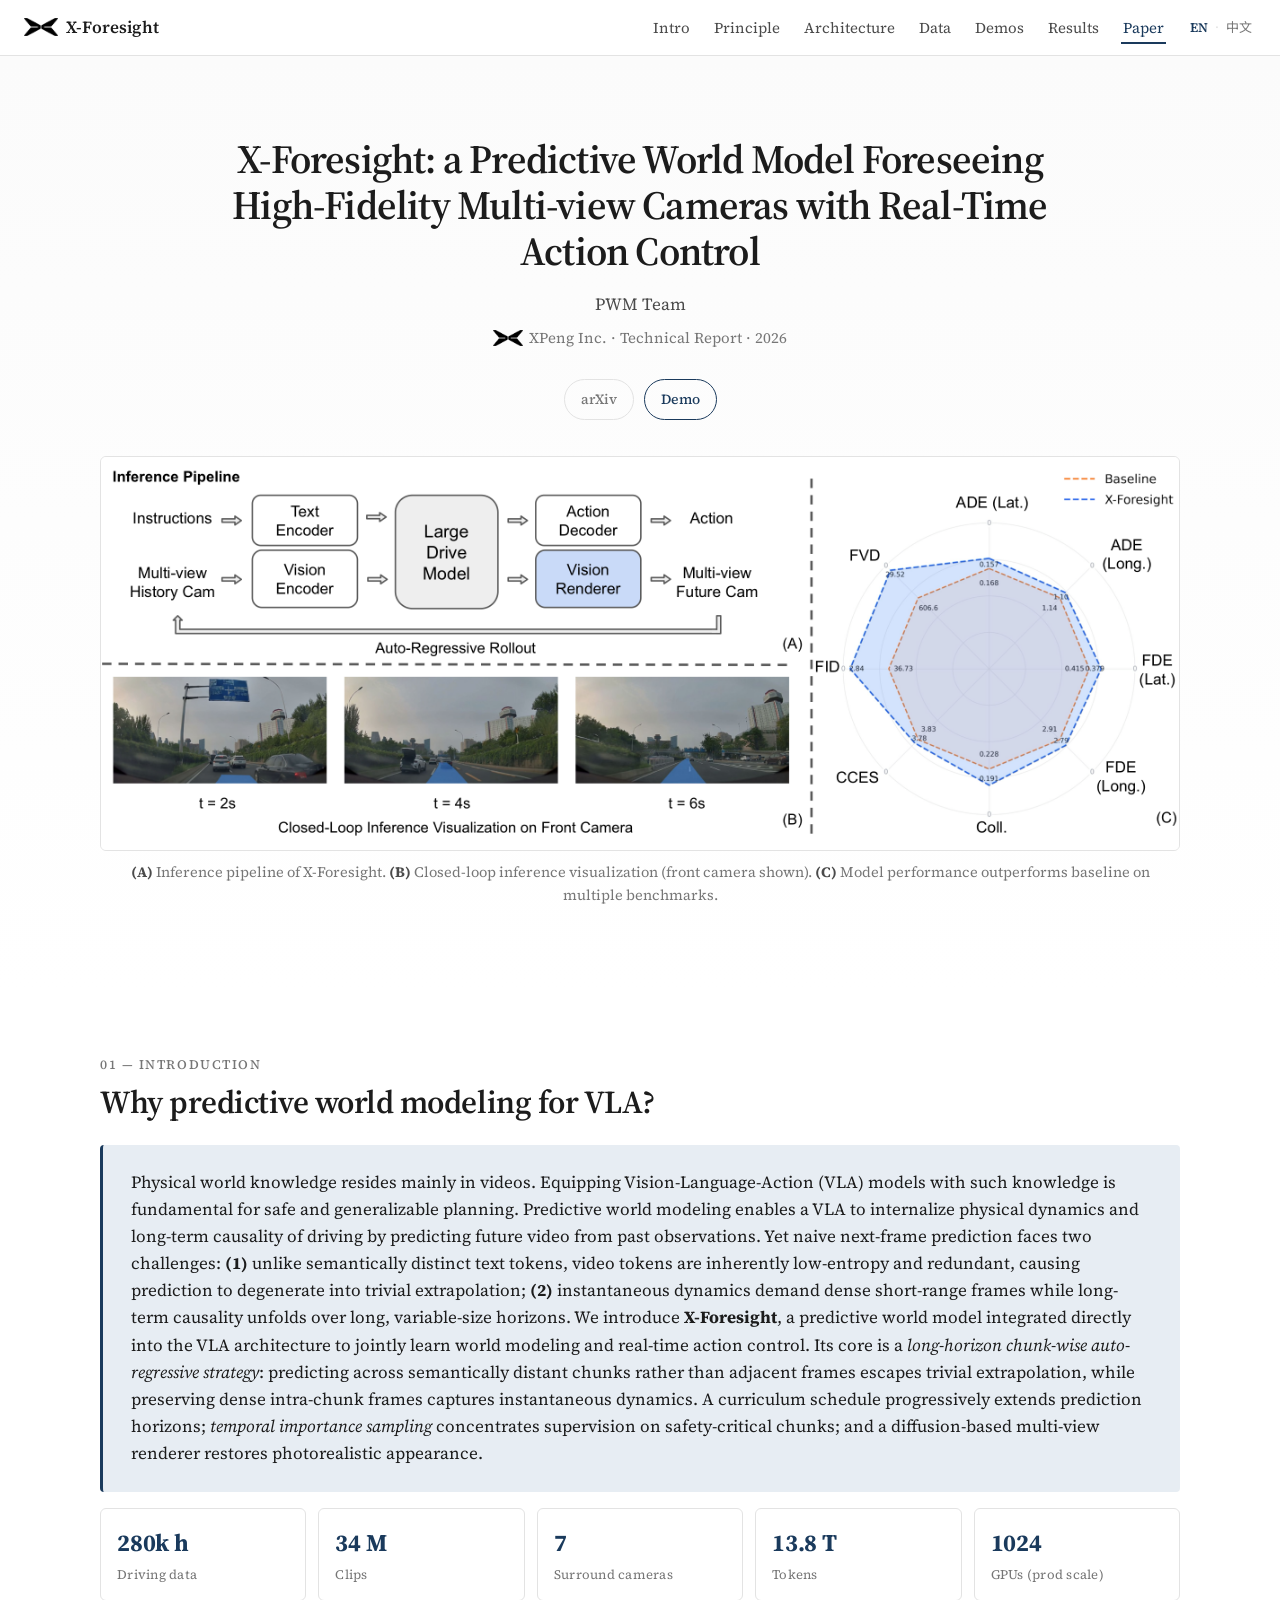
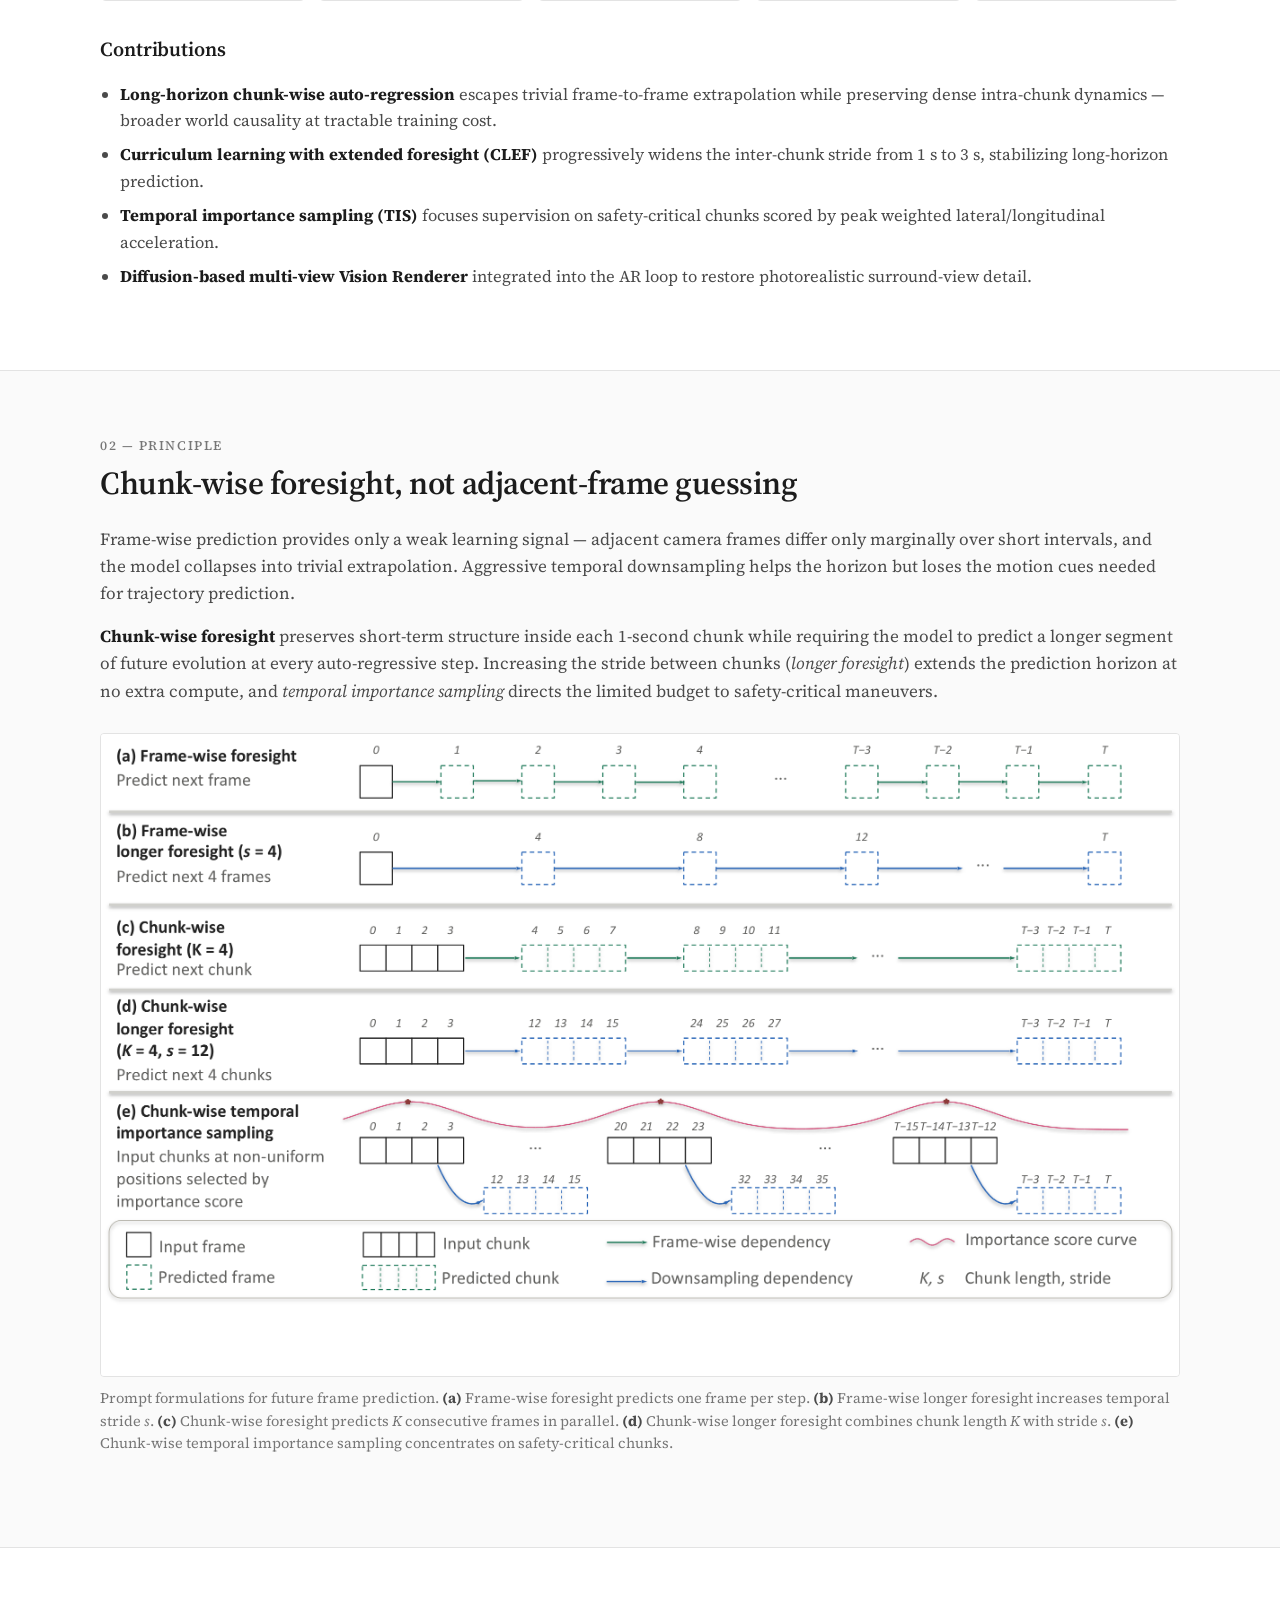
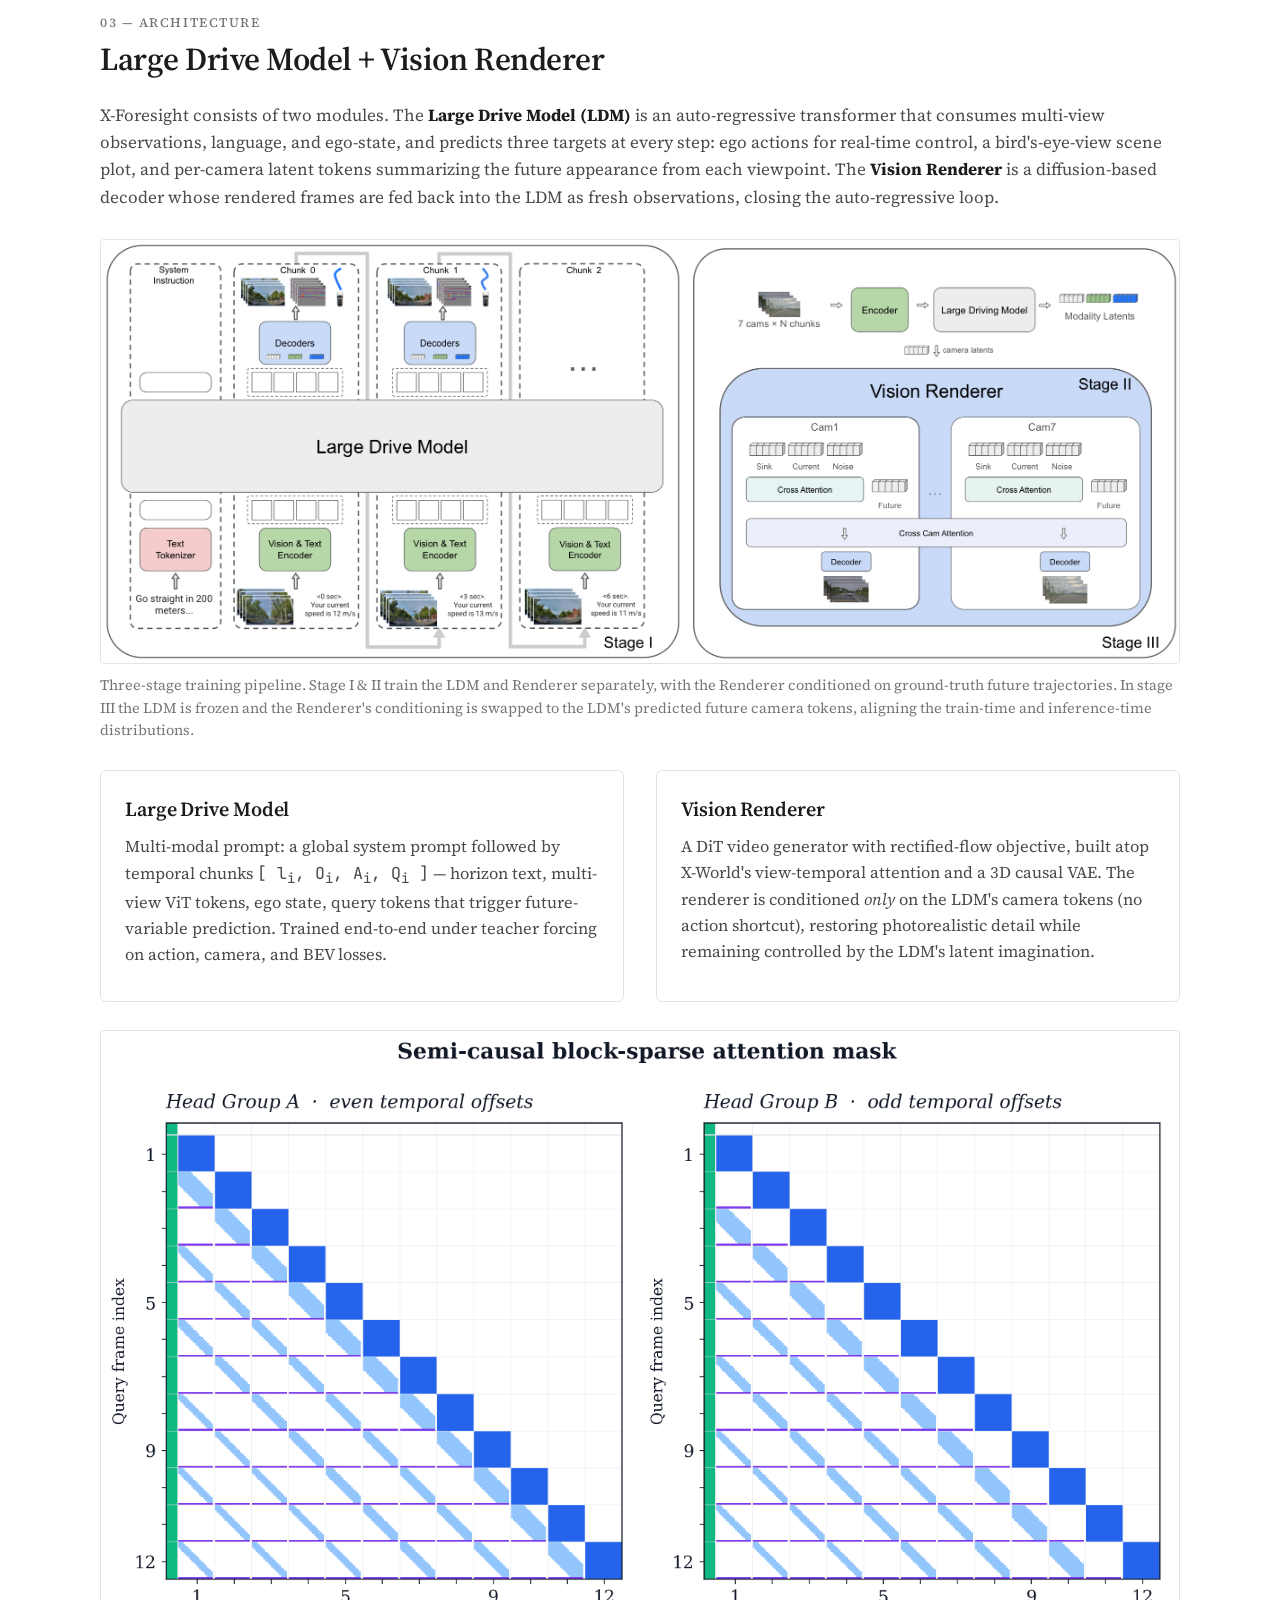
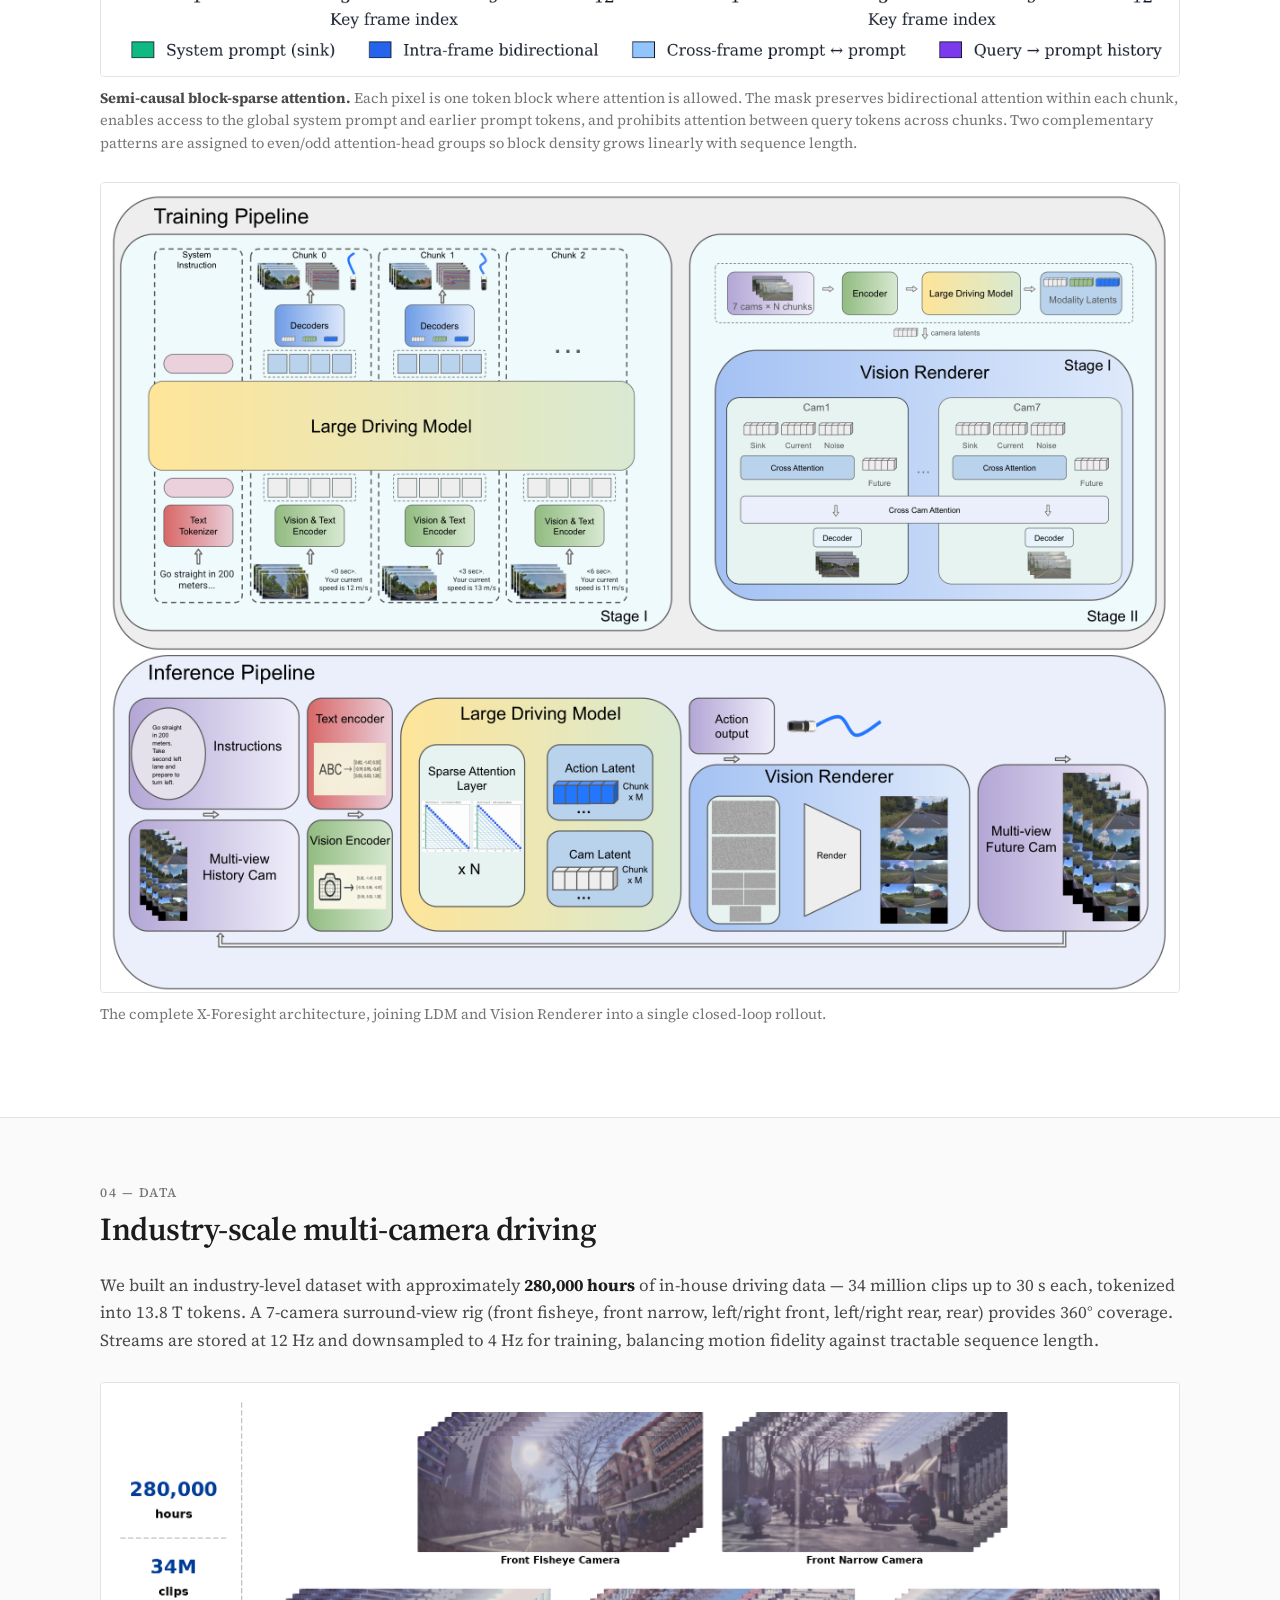
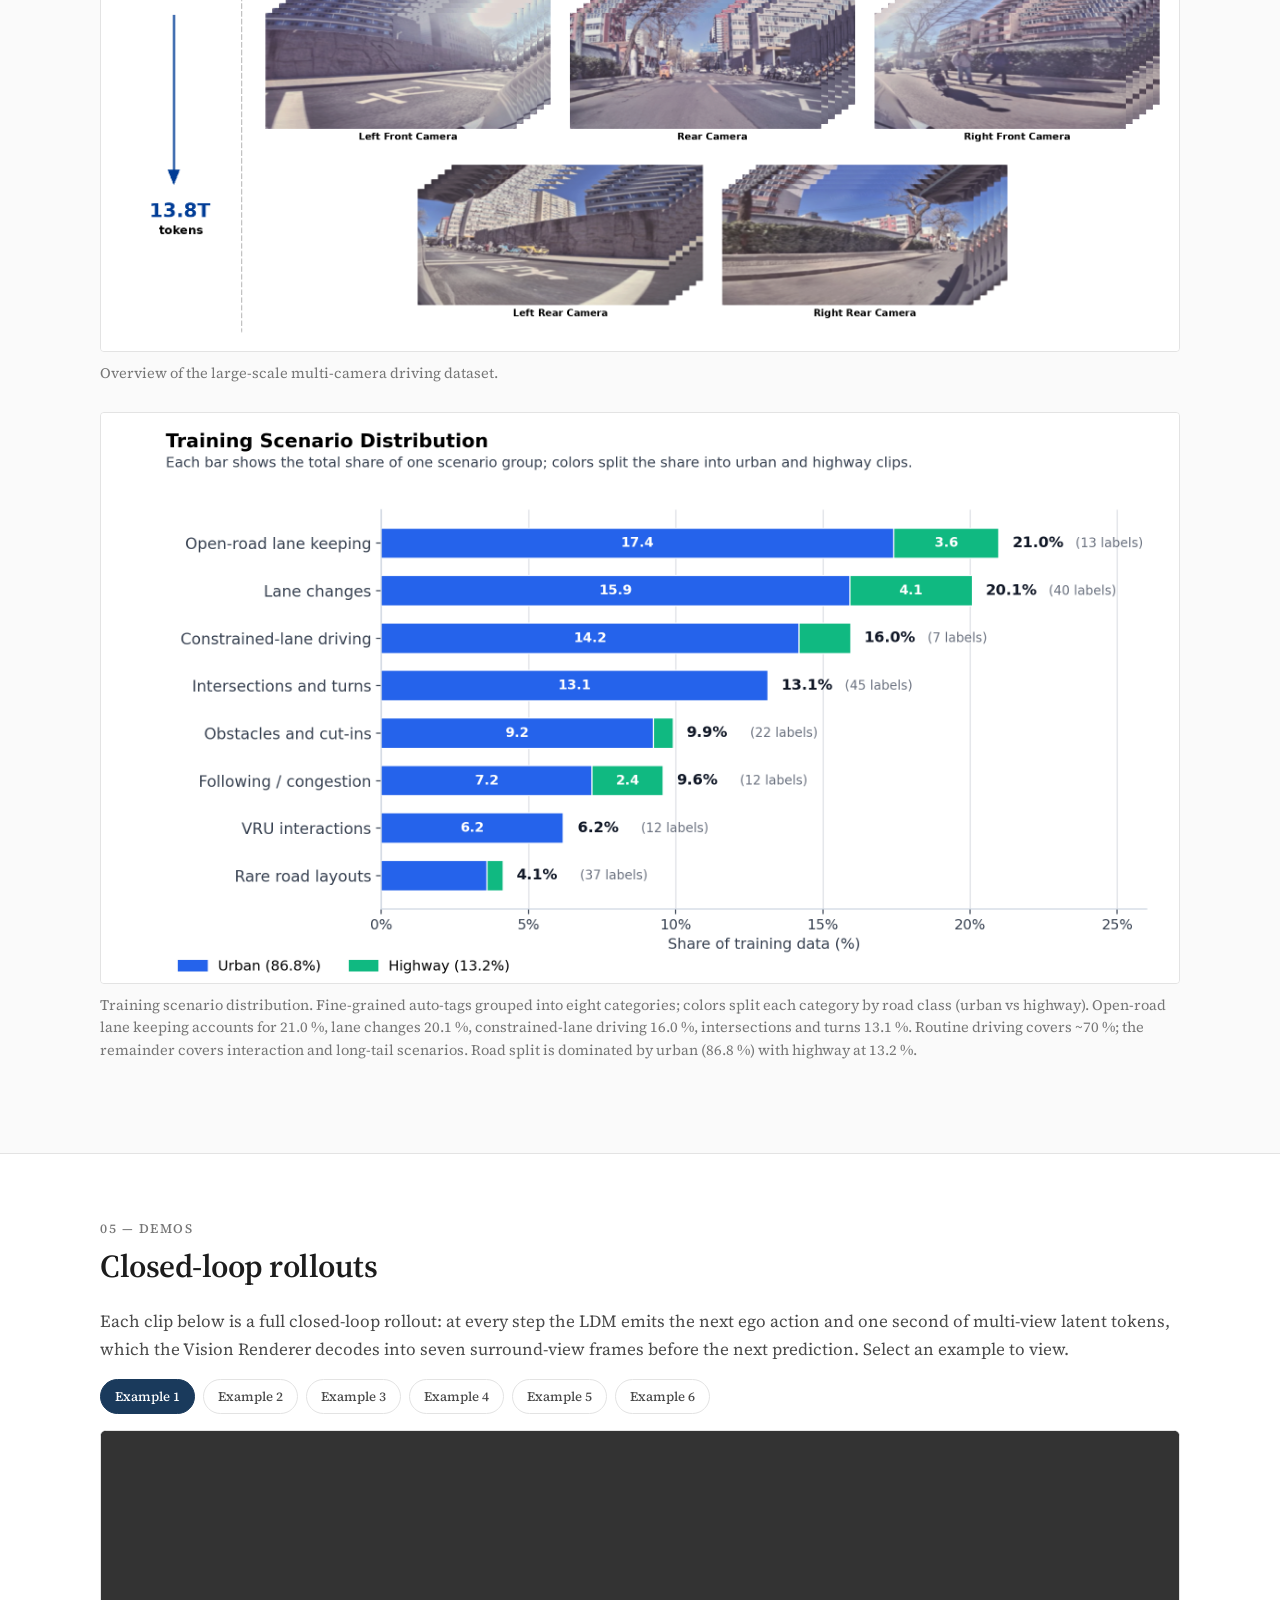
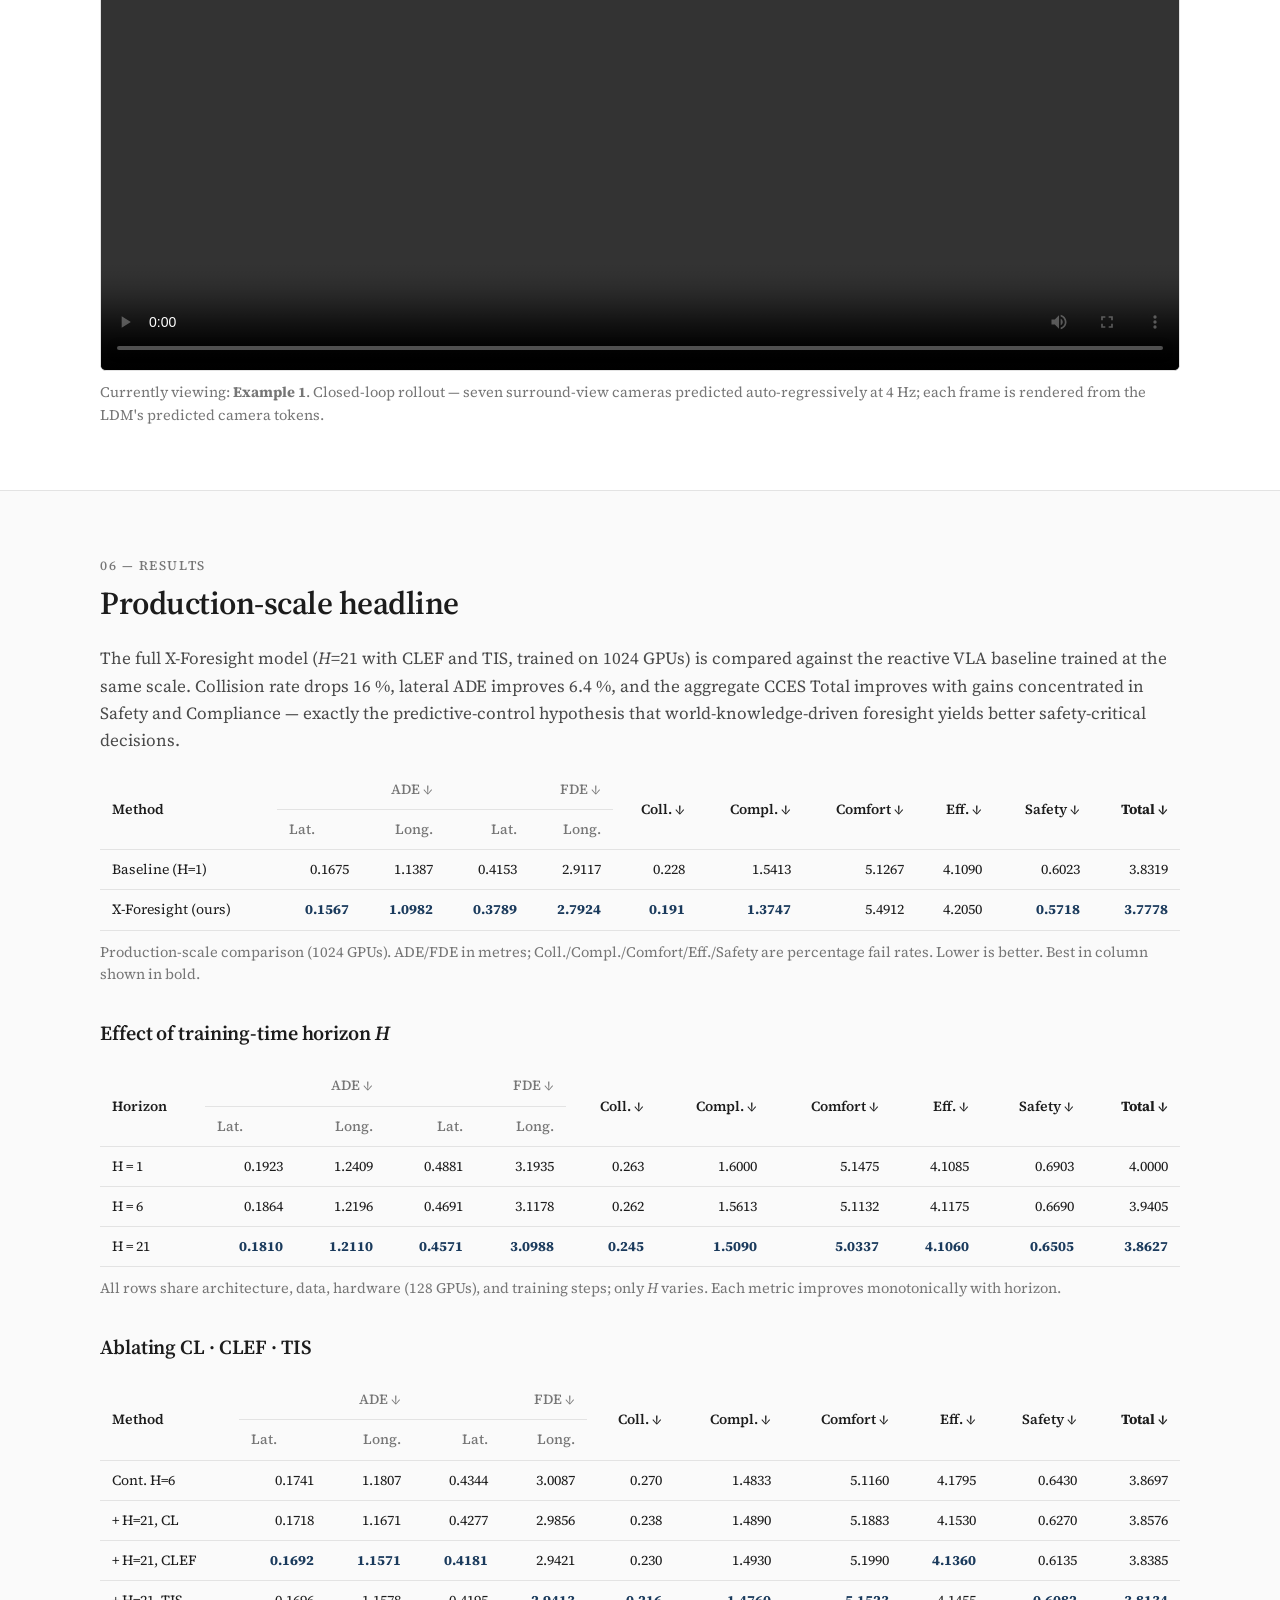
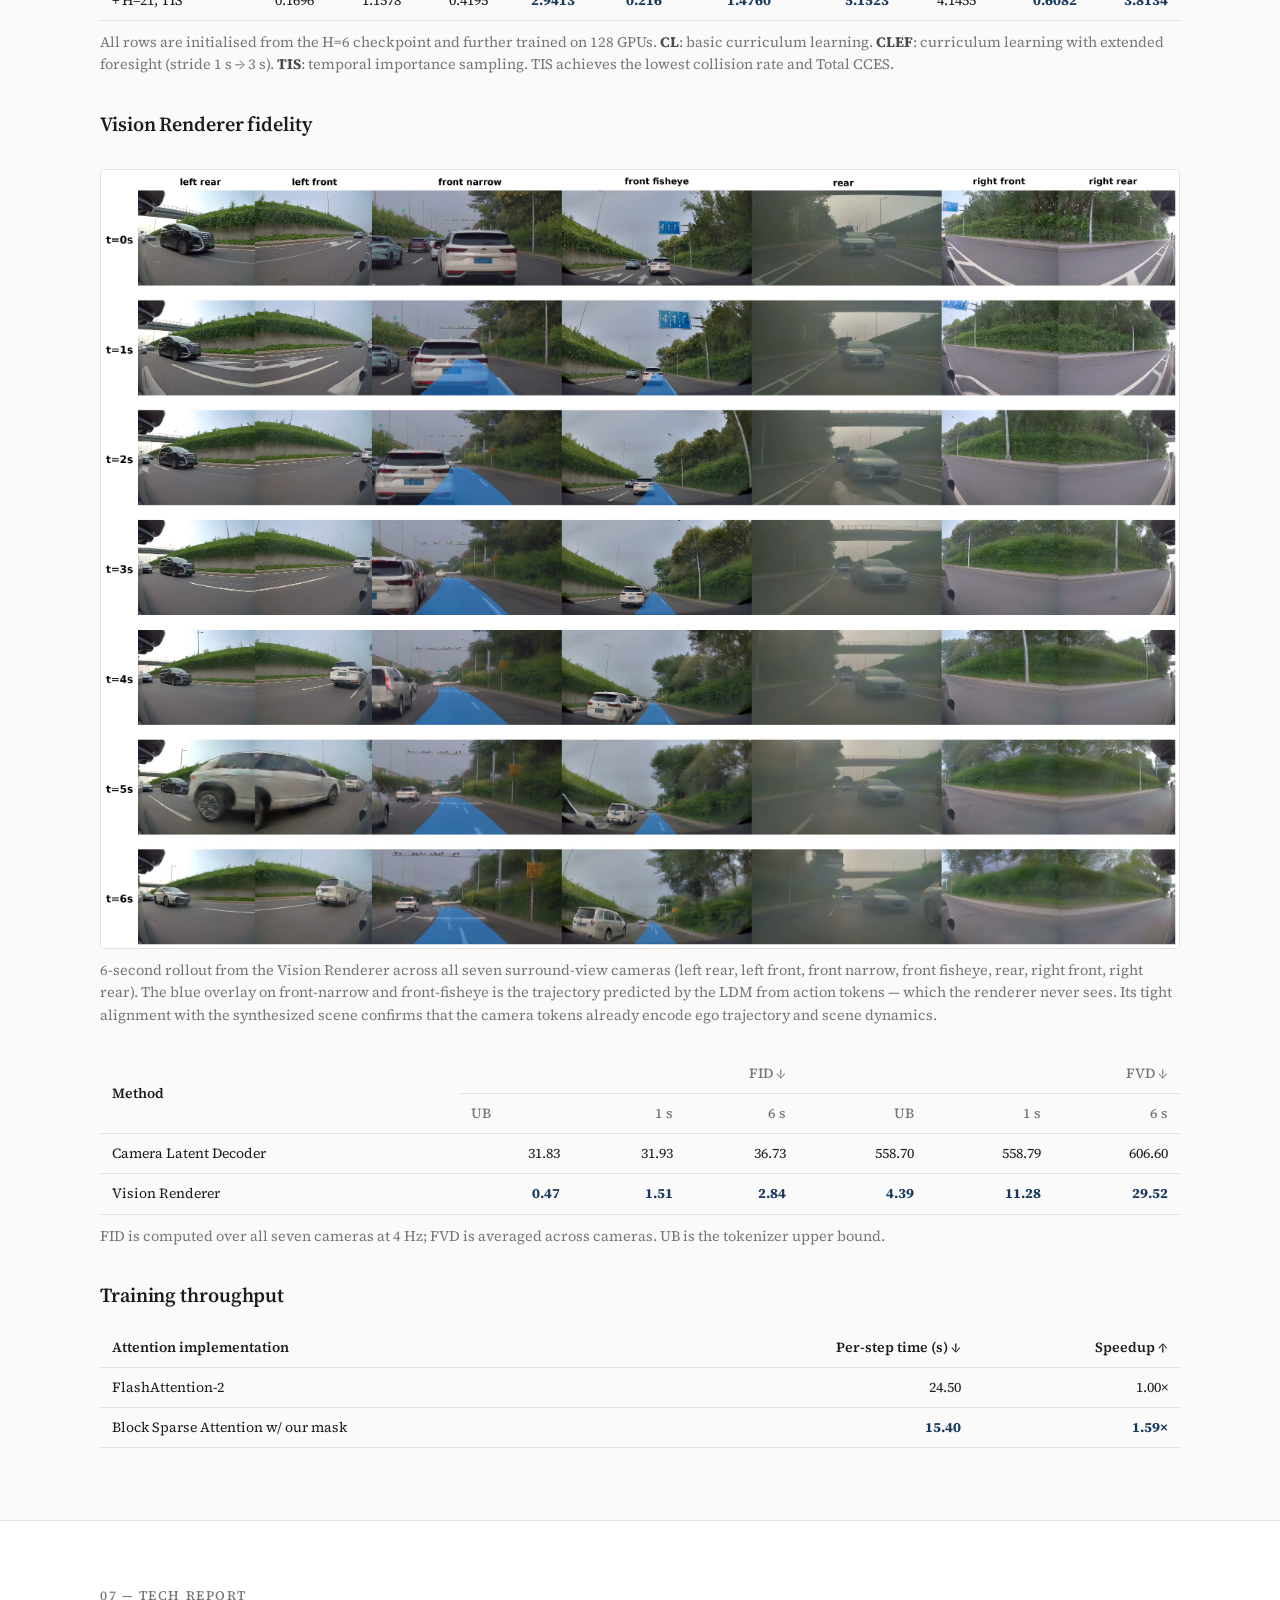
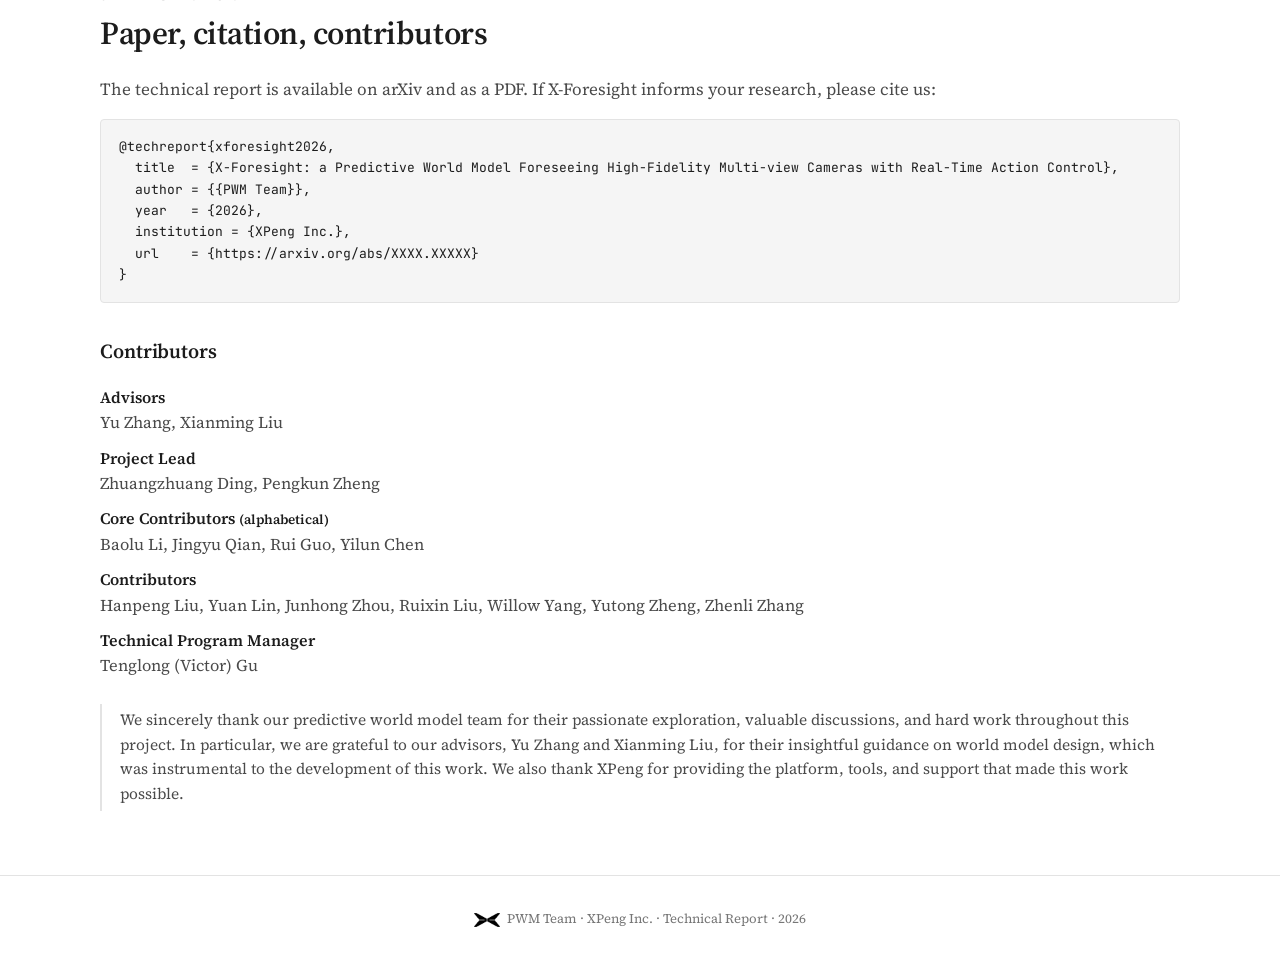
==== index.html @ debd8055 "initial pwm web" ====
<!doctype html>
<html lang="en">
<head>
  <meta charset="utf-8" />
  <title>X-Foresight</title>
  <meta name="viewport" content="width=device-width, initial-scale=1" />
  <meta name="description" content="X-Foresight project page (redirecting…)" />
  <link rel="icon" type="image/png" href="./assets/img/logo.png" />
  <script>
    (function () {
      var saved = null;
      try { saved = localStorage.getItem('xforesight.lang'); } catch (e) {}
      var nav = (navigator.language || navigator.userLanguage || 'en').toLowerCase();
      var target = saved
        ? (saved === 'zh' ? './zh/' : './en/')
        : (nav.indexOf('zh') === 0 ? './zh/' : './en/');
      // Replace so the redirect doesn't pollute browser history.
      window.location.replace(target);
    })();
  </script>
  <meta http-equiv="refresh" content="0; url=./en/" />
</head>
<body style="font-family:system-ui,sans-serif;color:#666;padding:32px;">
  Loading X-Foresight … if nothing happens, choose
  <a href="./en/">English</a> or <a href="./zh/">中文</a>.
</body>
</html>
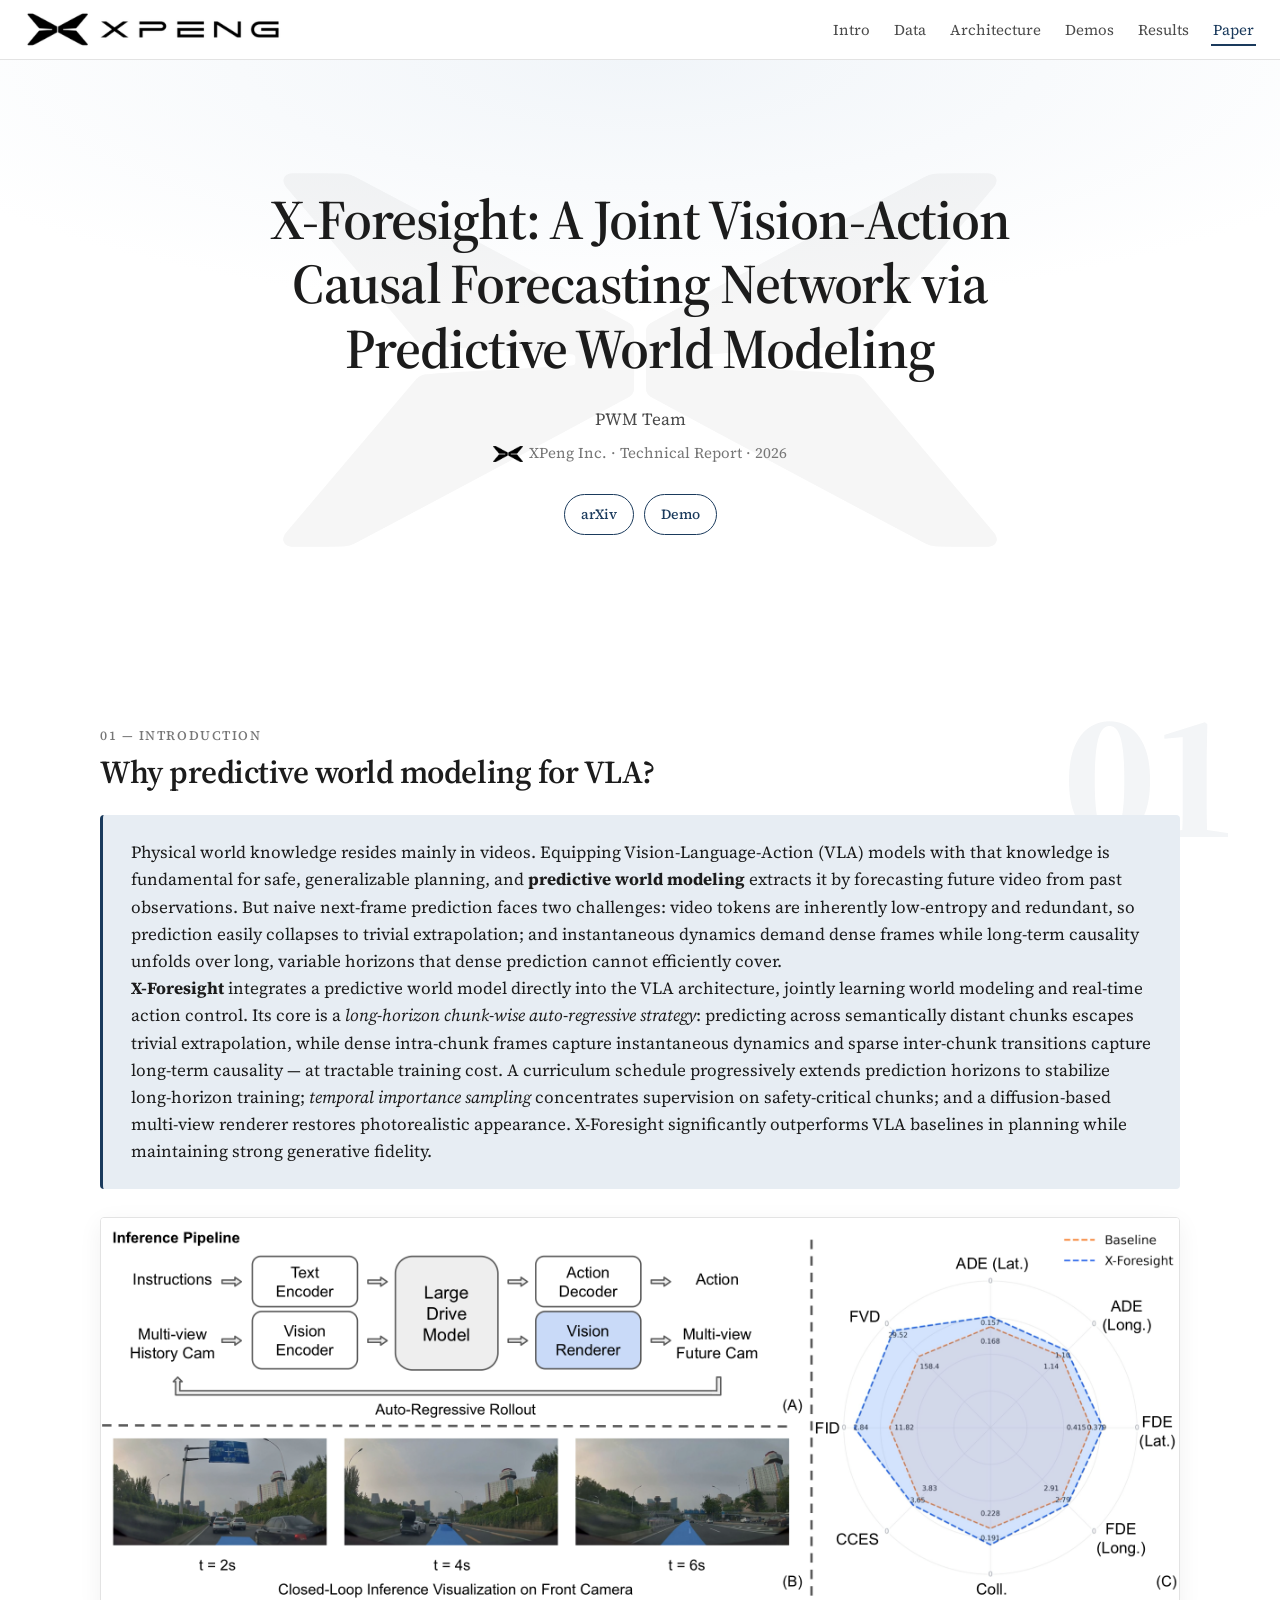
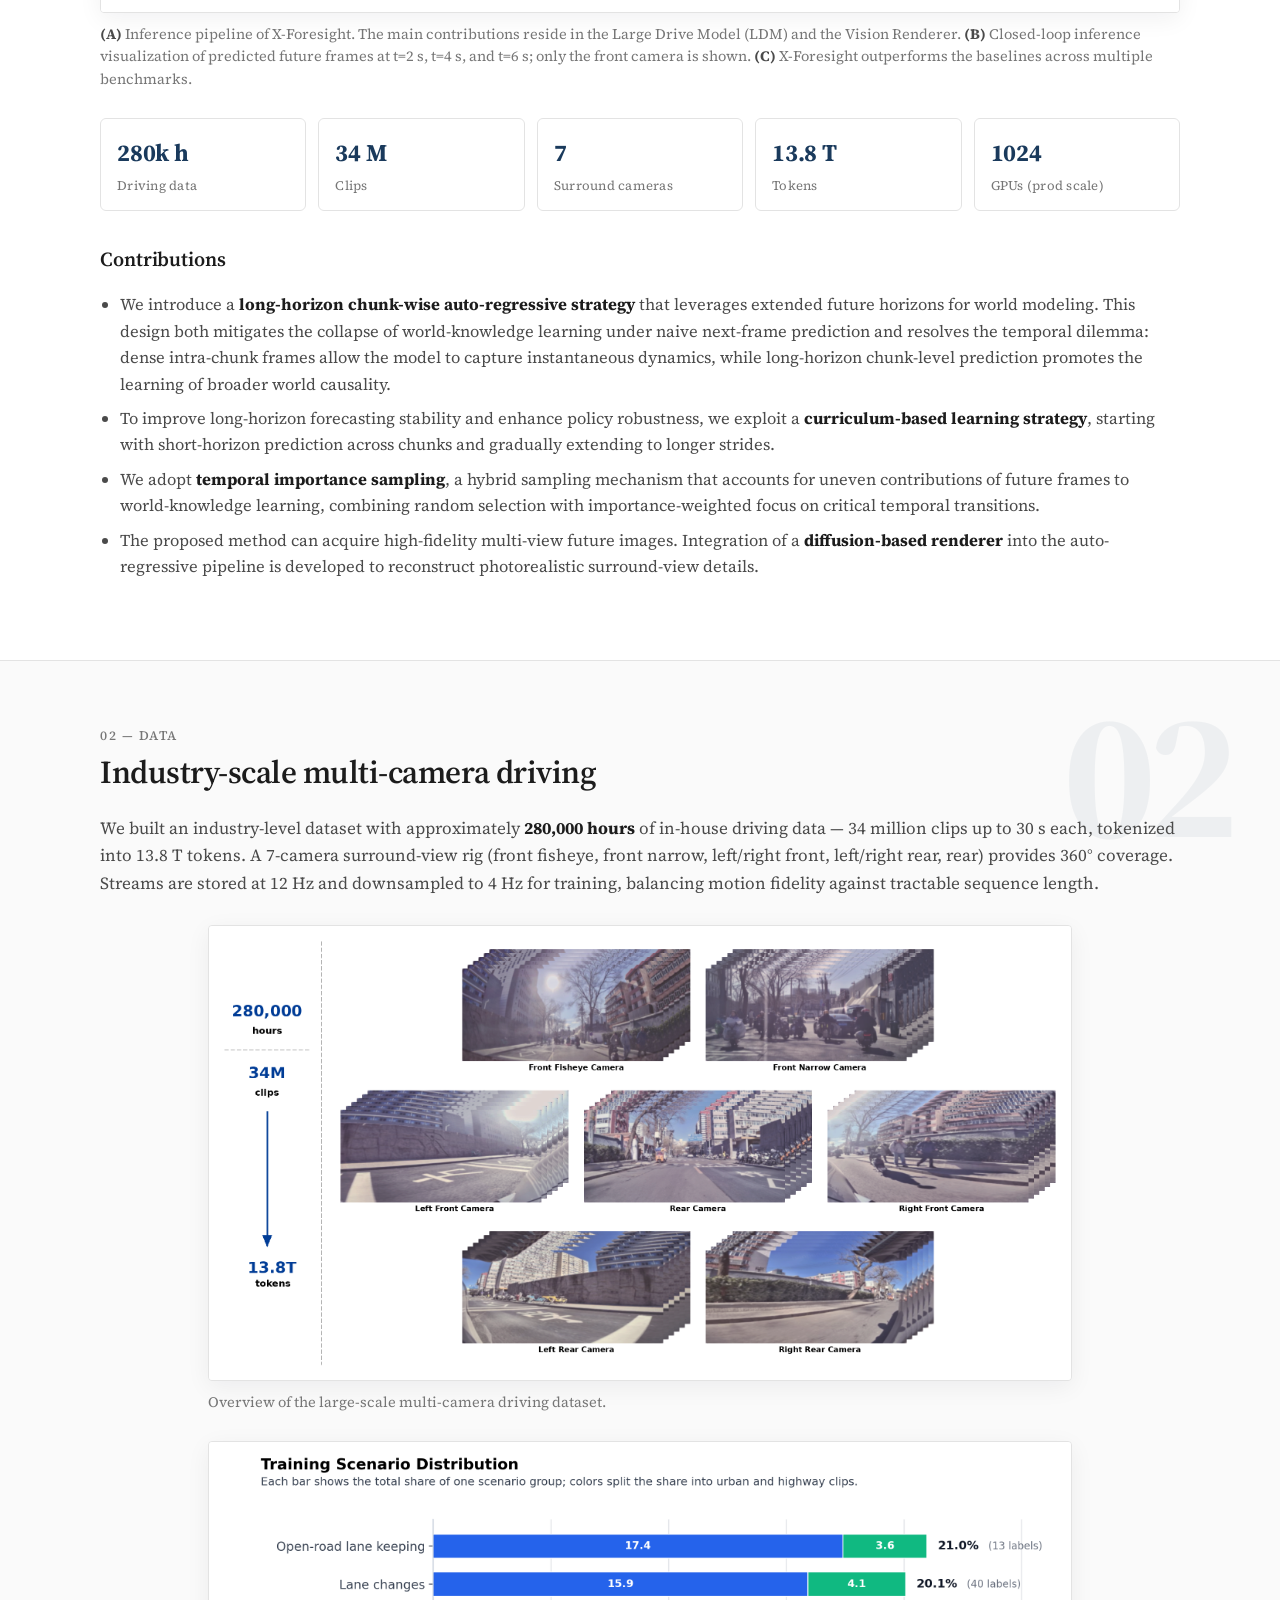
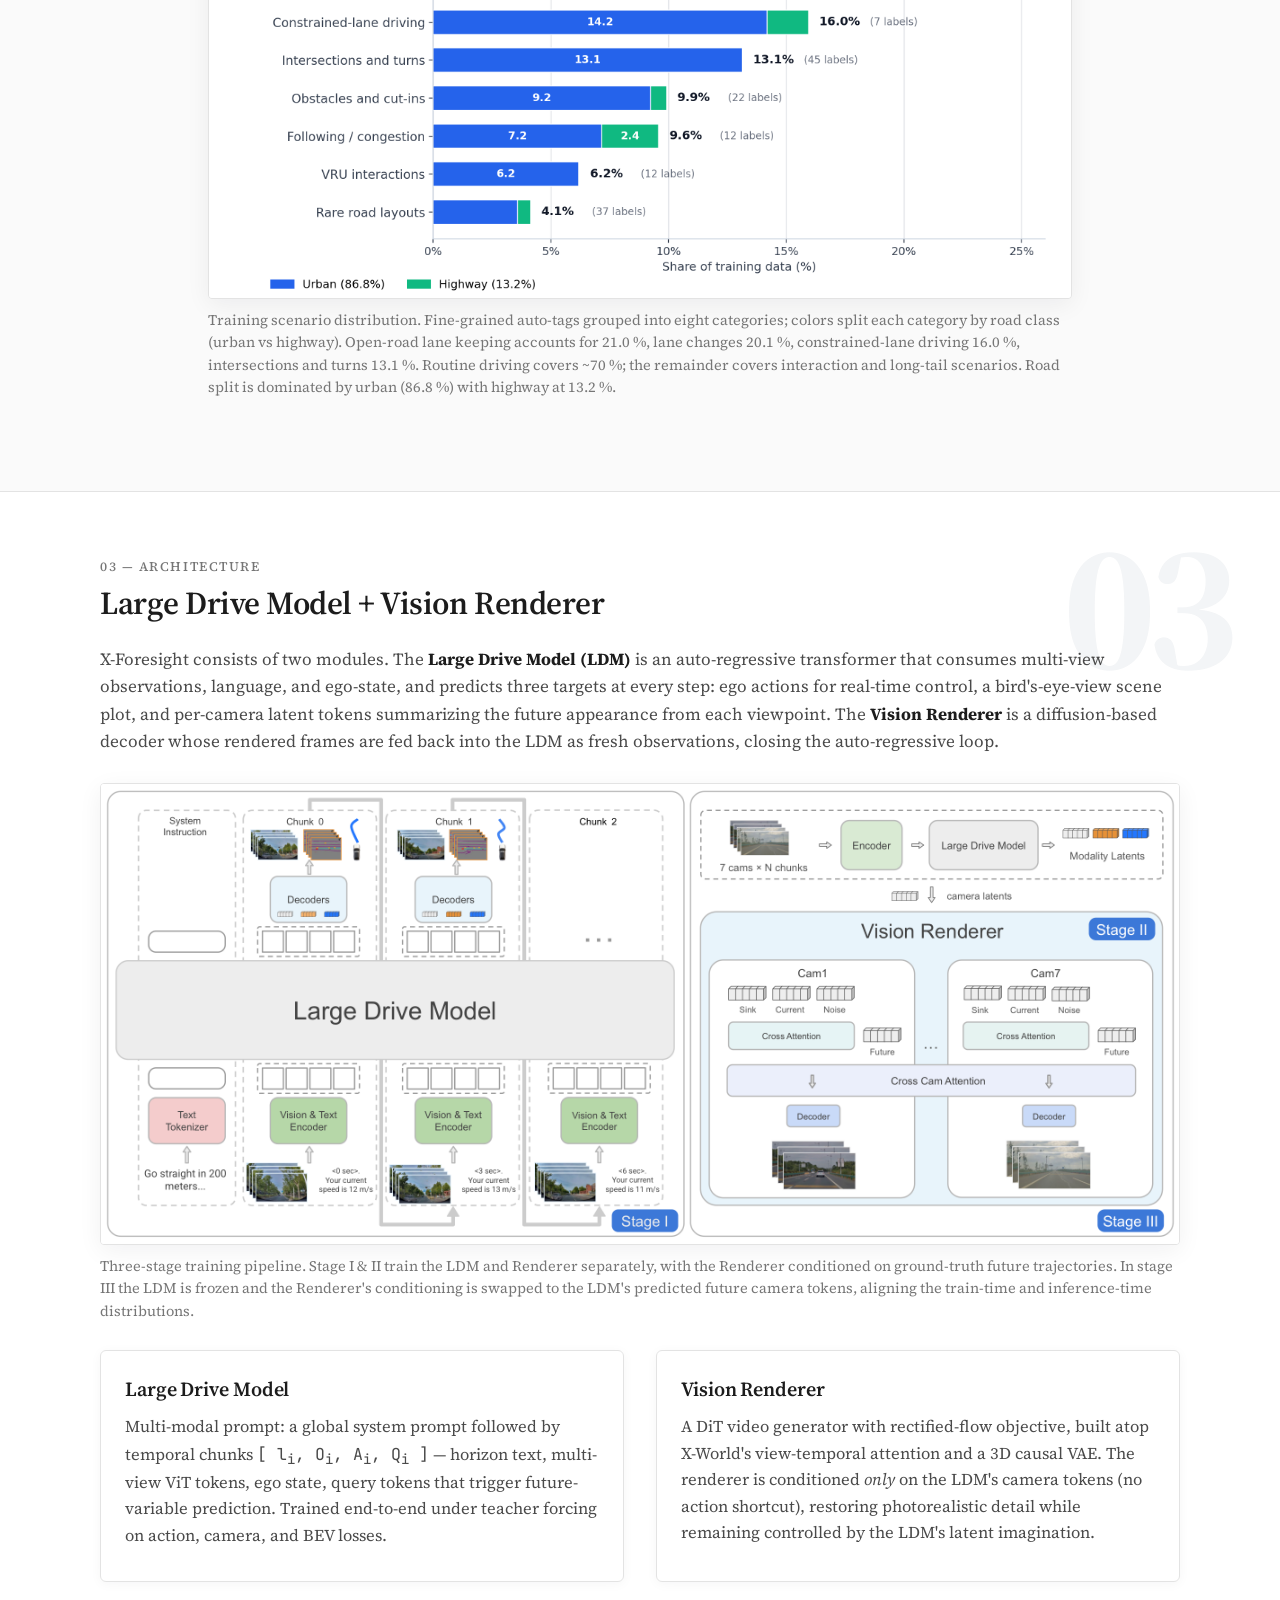
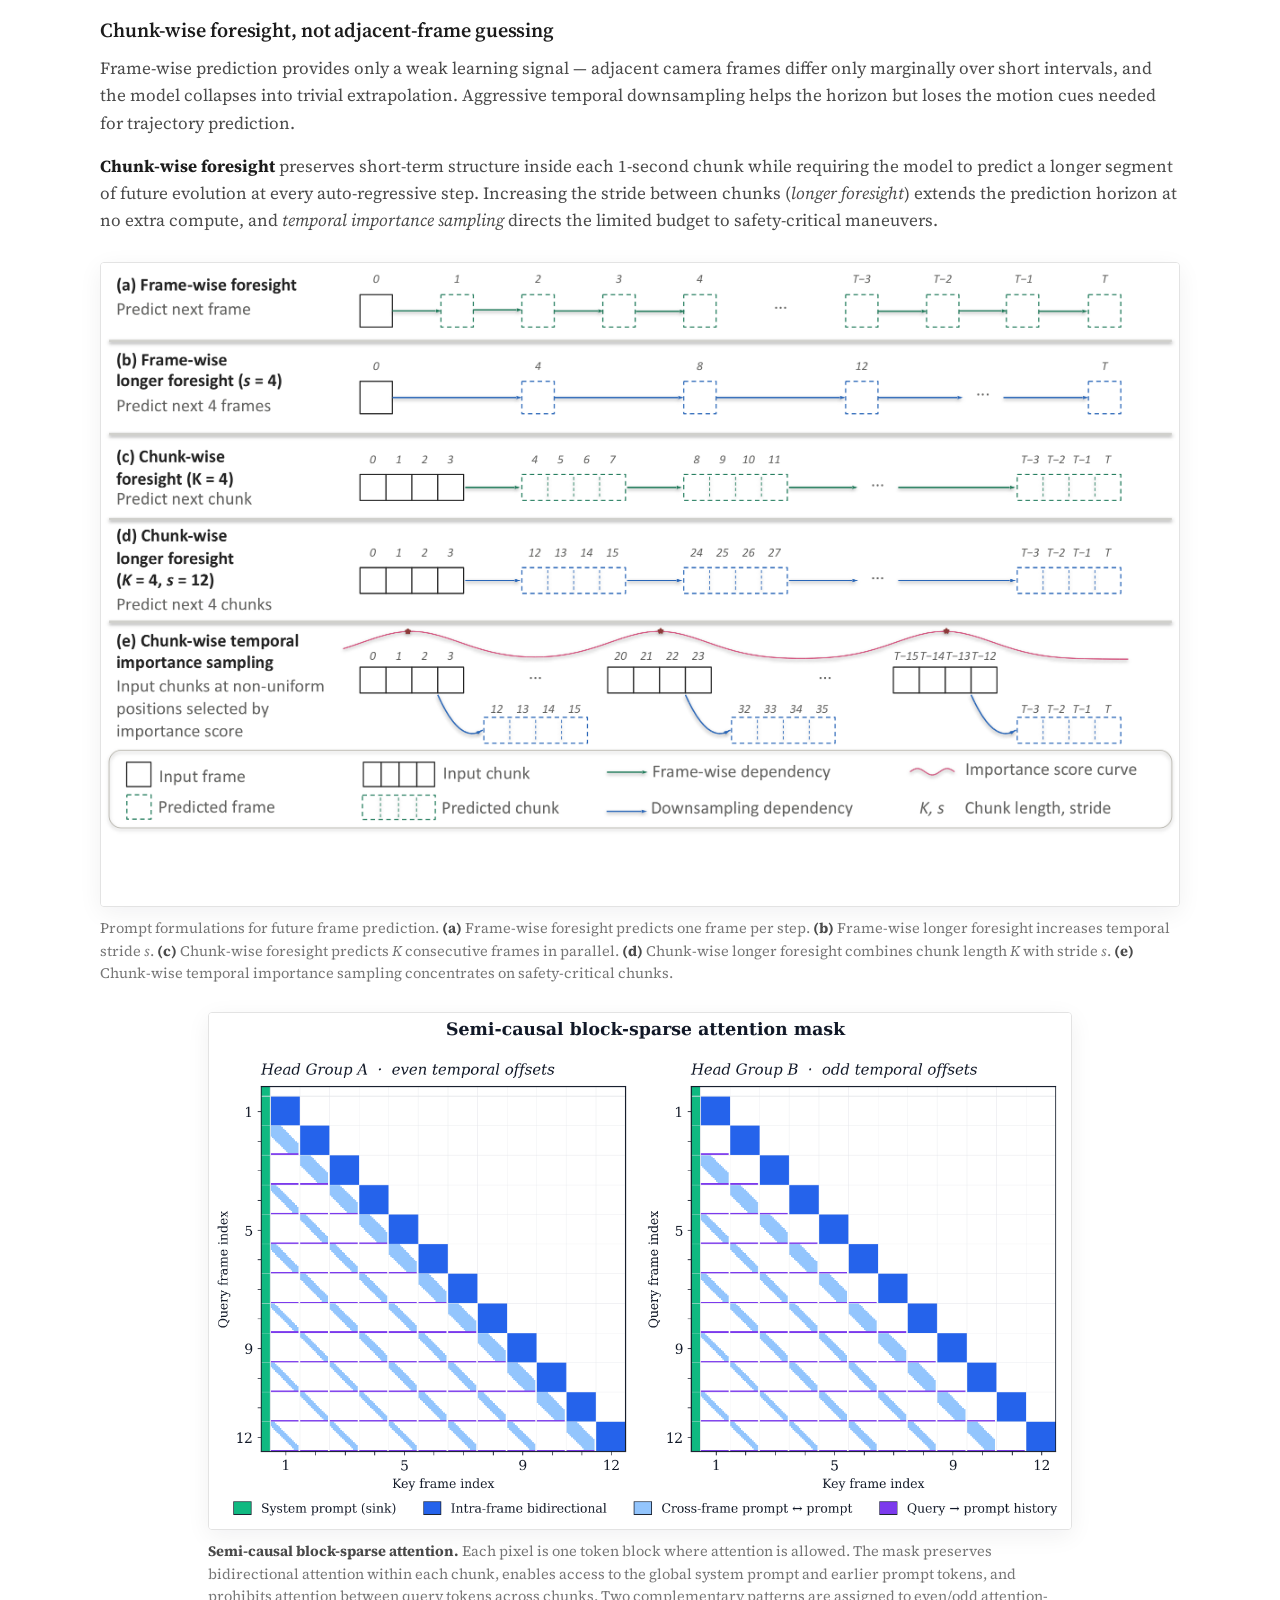
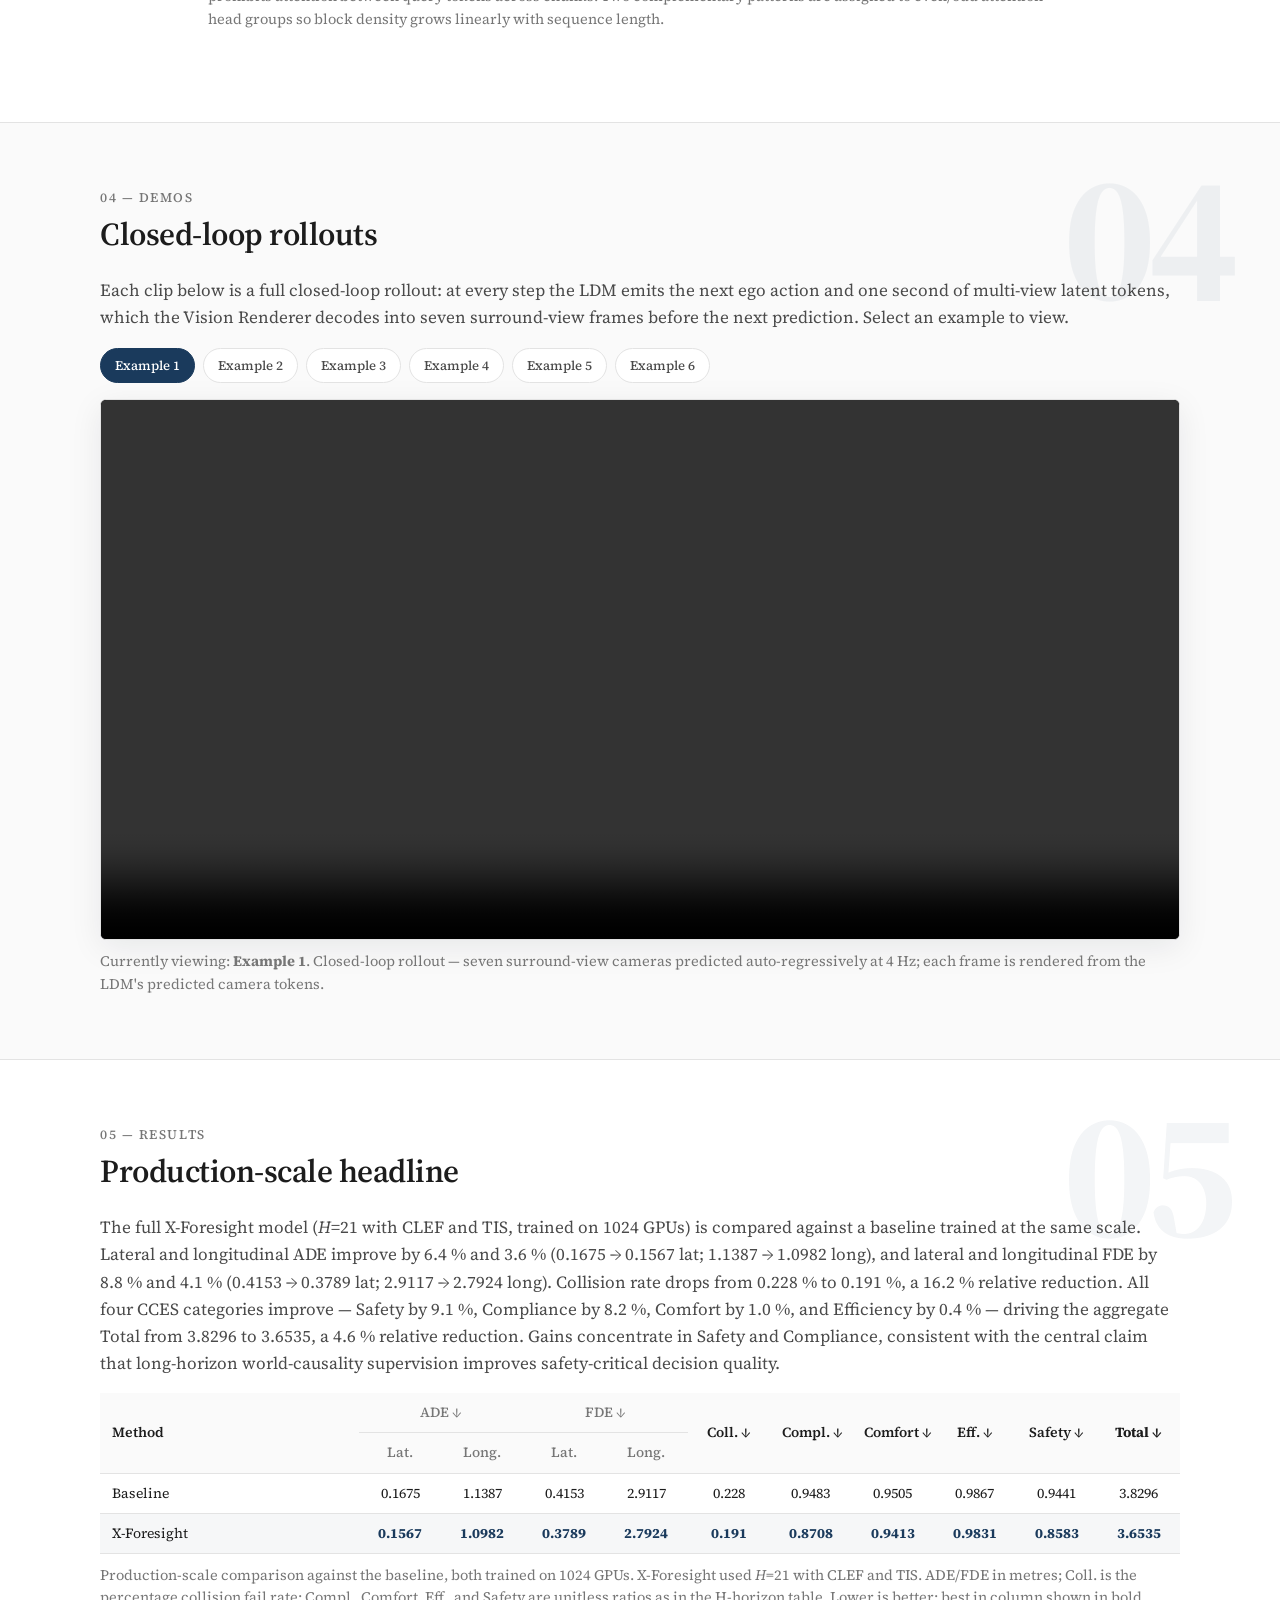
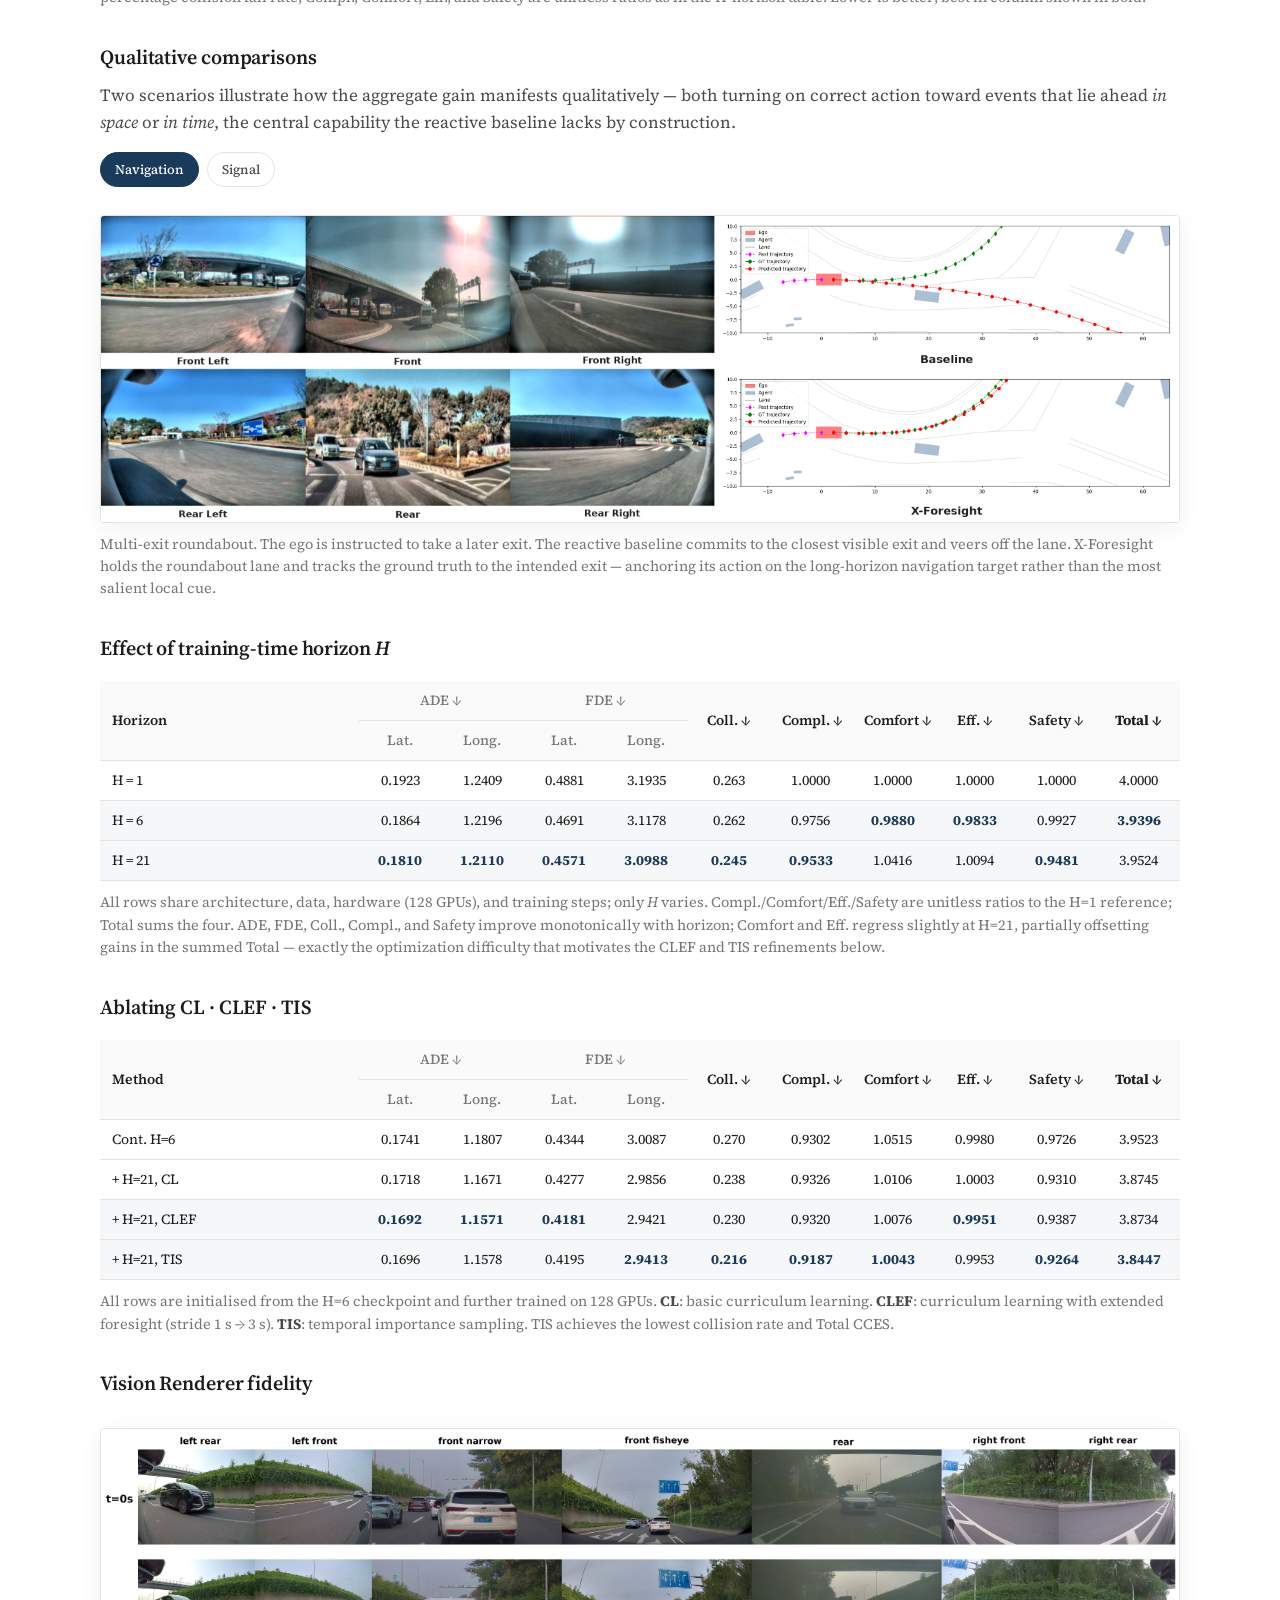
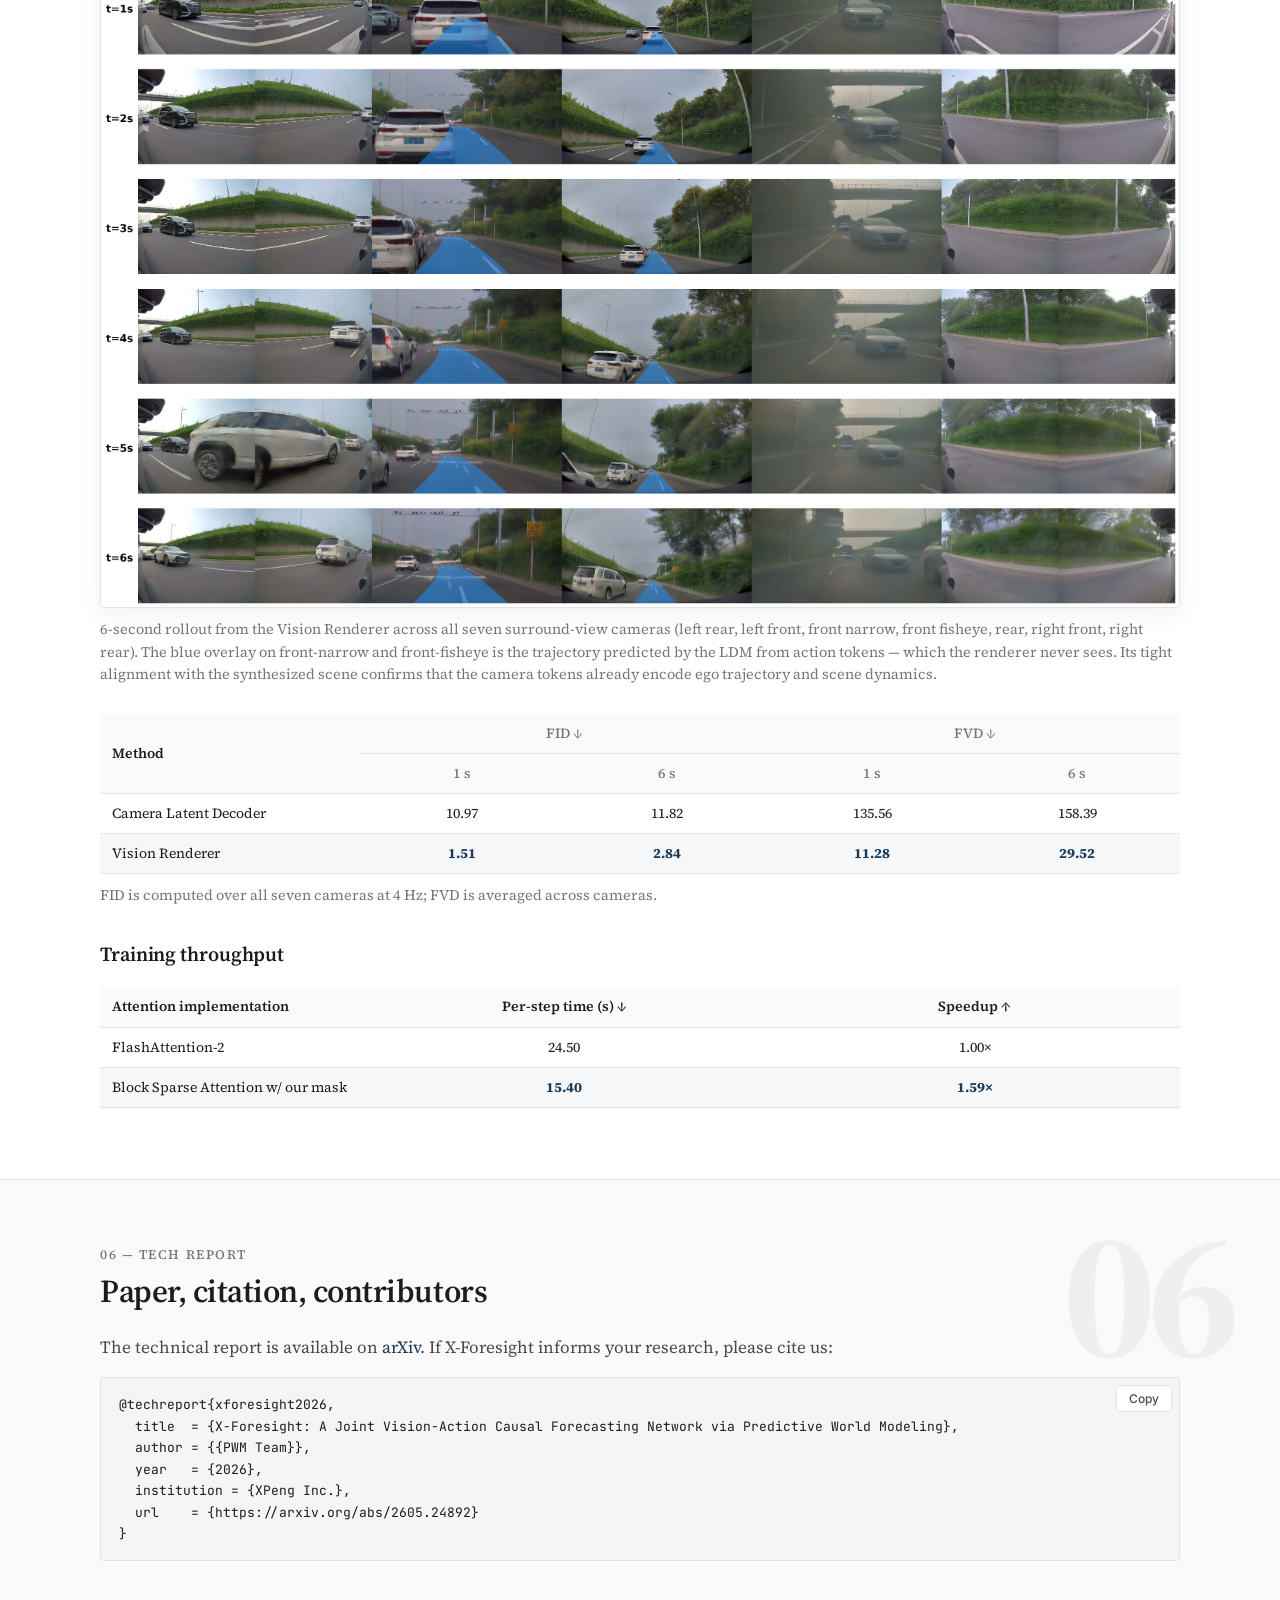
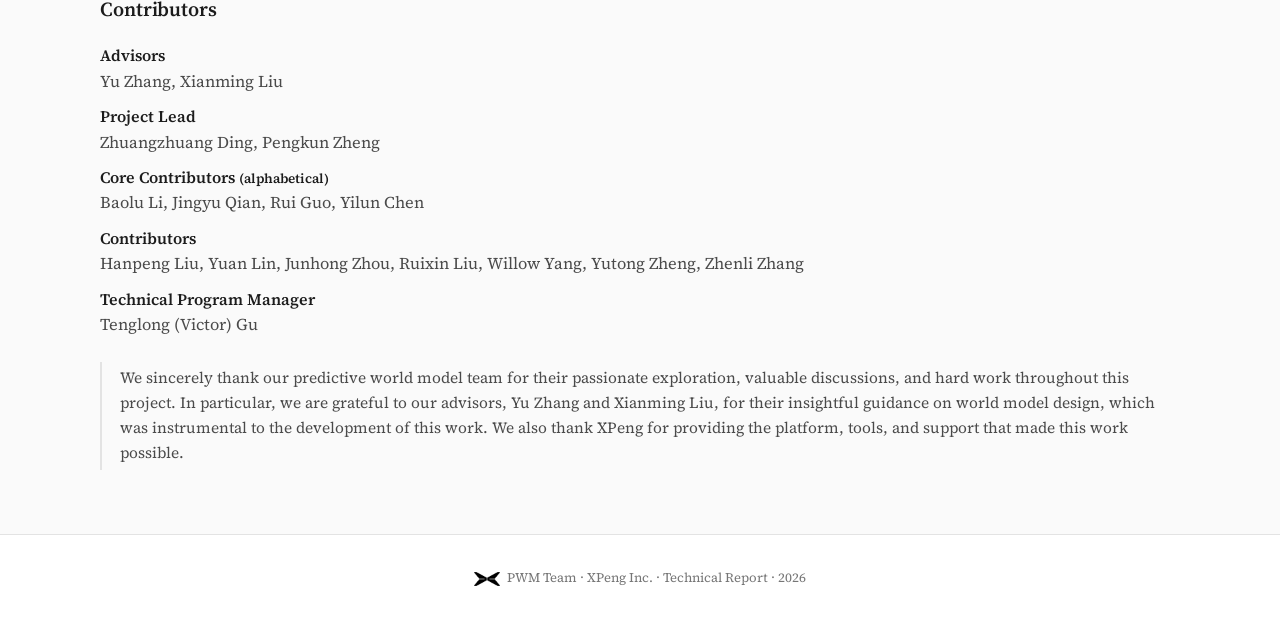
==== commit 9bce269e: "Make the site EN-only for real: redirect the root straight to /en/ and delete the Chinese page so /z" ====
--- a/index.html
+++ b/index.html
@@ -6,22 +6,10 @@
   <meta name="viewport" content="width=device-width, initial-scale=1" />
   <meta name="description" content="X-Foresight project page (redirecting…)" />
   <link rel="icon" type="image/png" href="./assets/img/logo.png" />
-  <script>
-    (function () {
-      var saved = null;
-      try { saved = localStorage.getItem('xforesight.lang'); } catch (e) {}
-      var nav = (navigator.language || navigator.userLanguage || 'en').toLowerCase();
-      var target = saved
-        ? (saved === 'zh' ? './zh/' : './en/')
-        : (nav.indexOf('zh') === 0 ? './zh/' : './en/');
-      // Replace so the redirect doesn't pollute browser history.
-      window.location.replace(target);
-    })();
-  </script>
+  <script>window.location.replace('./en/');</script>
   <meta http-equiv="refresh" content="0; url=./en/" />
 </head>
 <body style="font-family:system-ui,sans-serif;color:#666;padding:32px;">
-  Loading X-Foresight … if nothing happens, choose
-  <a href="./en/">English</a> or <a href="./zh/">中文</a>.
+  Loading X-Foresight … if nothing happens, open <a href="./en/">the site</a>.
 </body>
 </html>
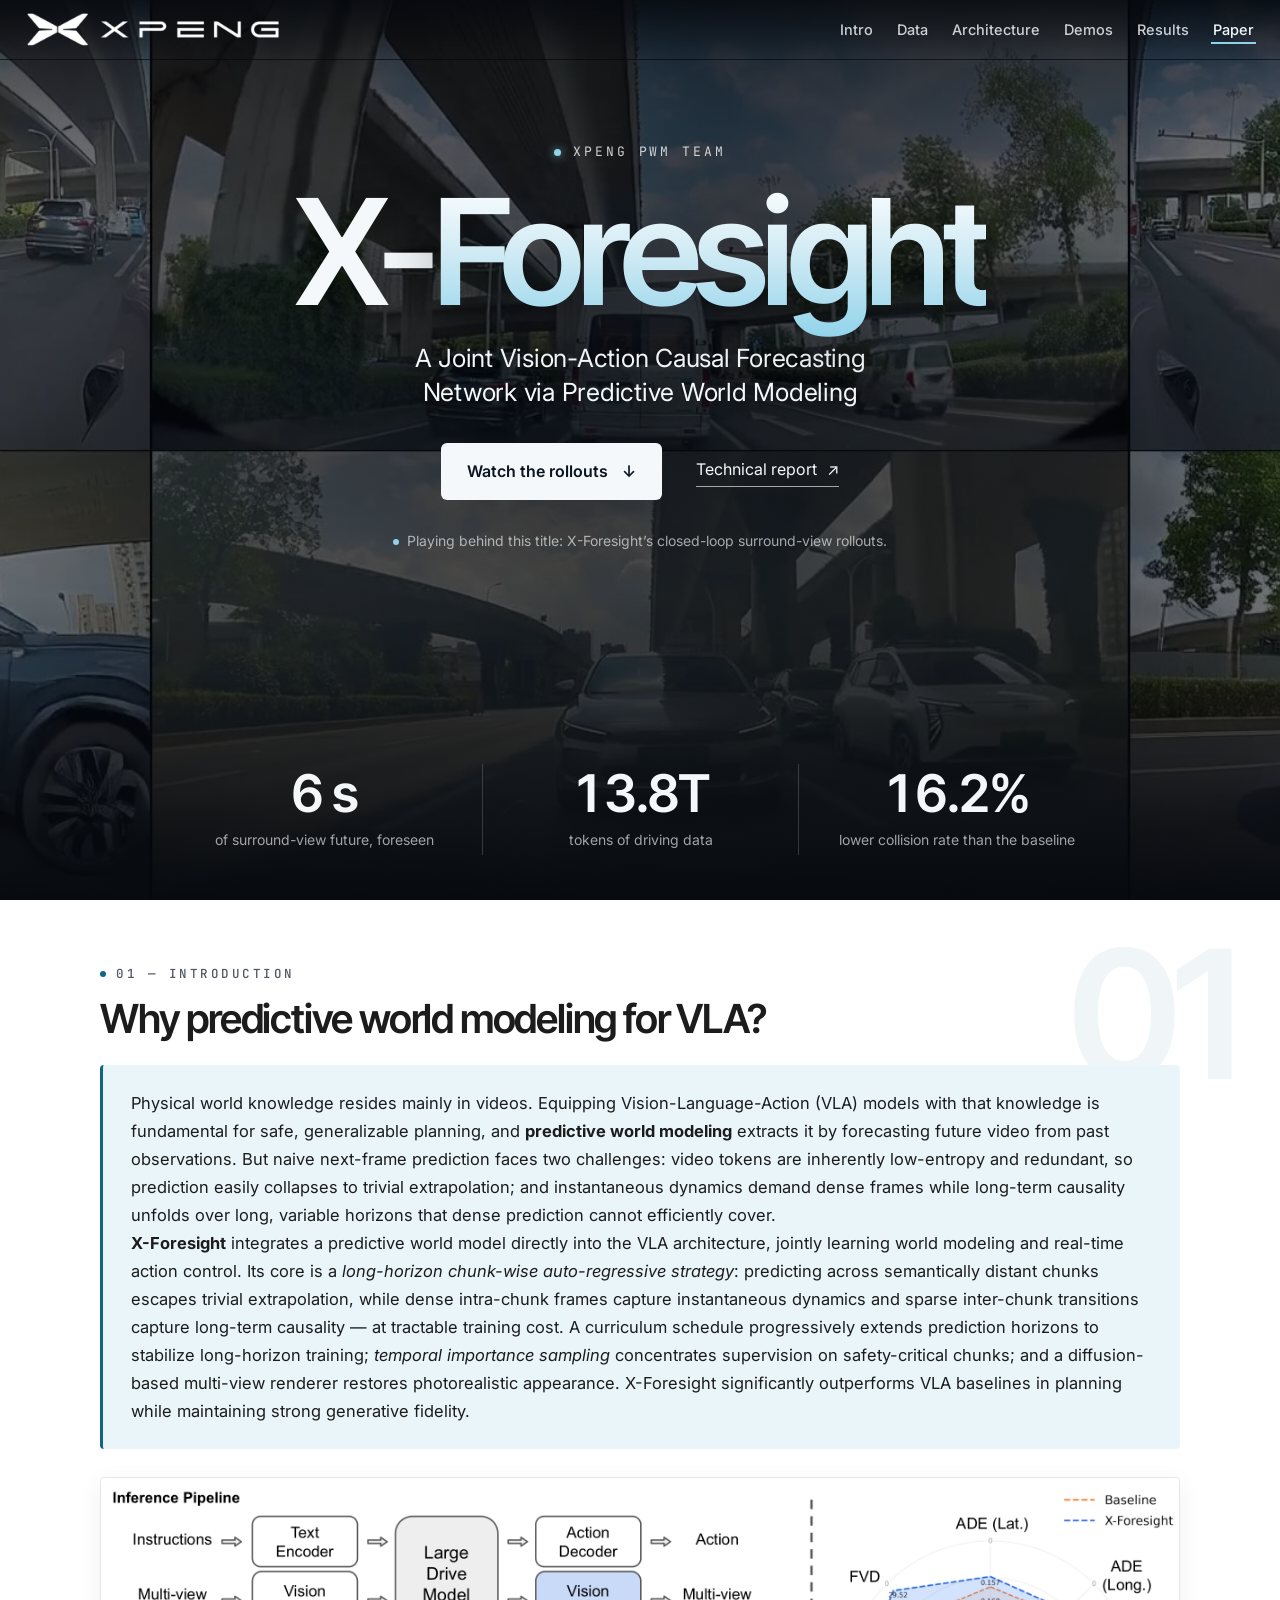
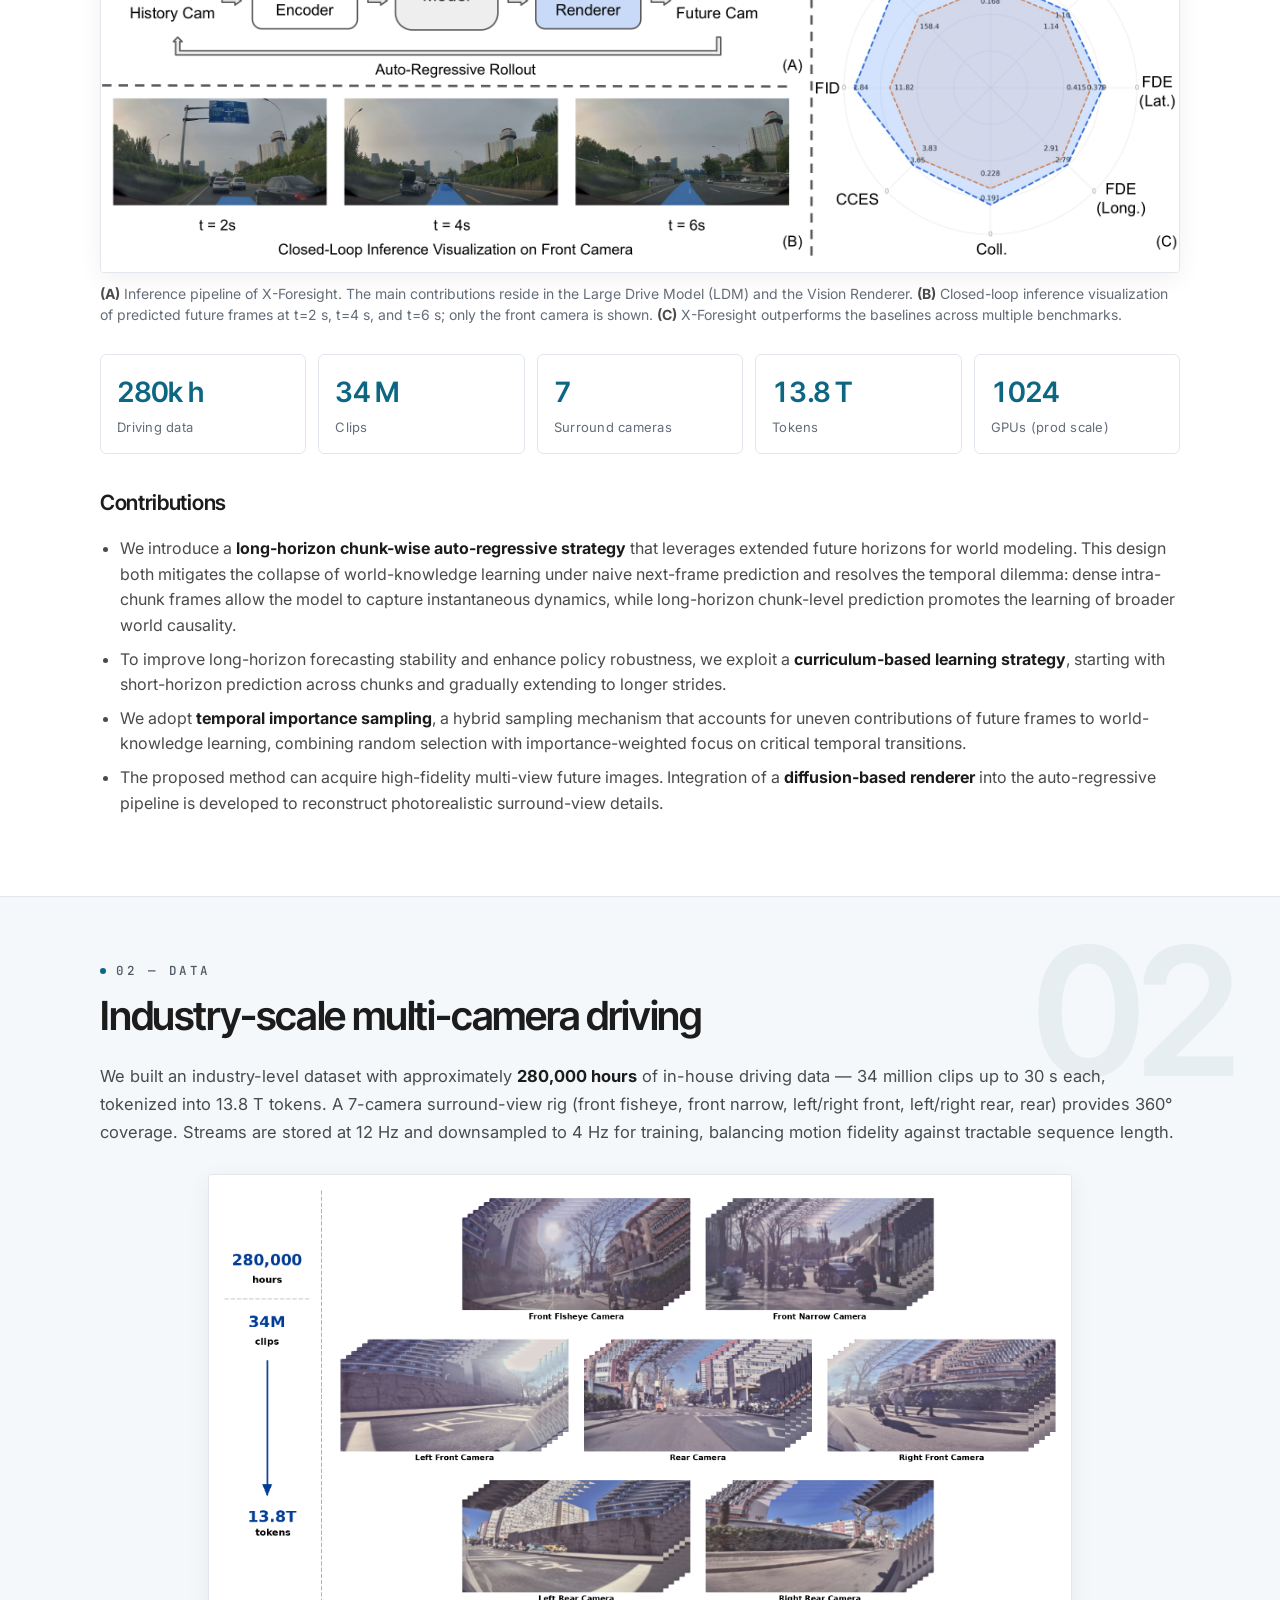
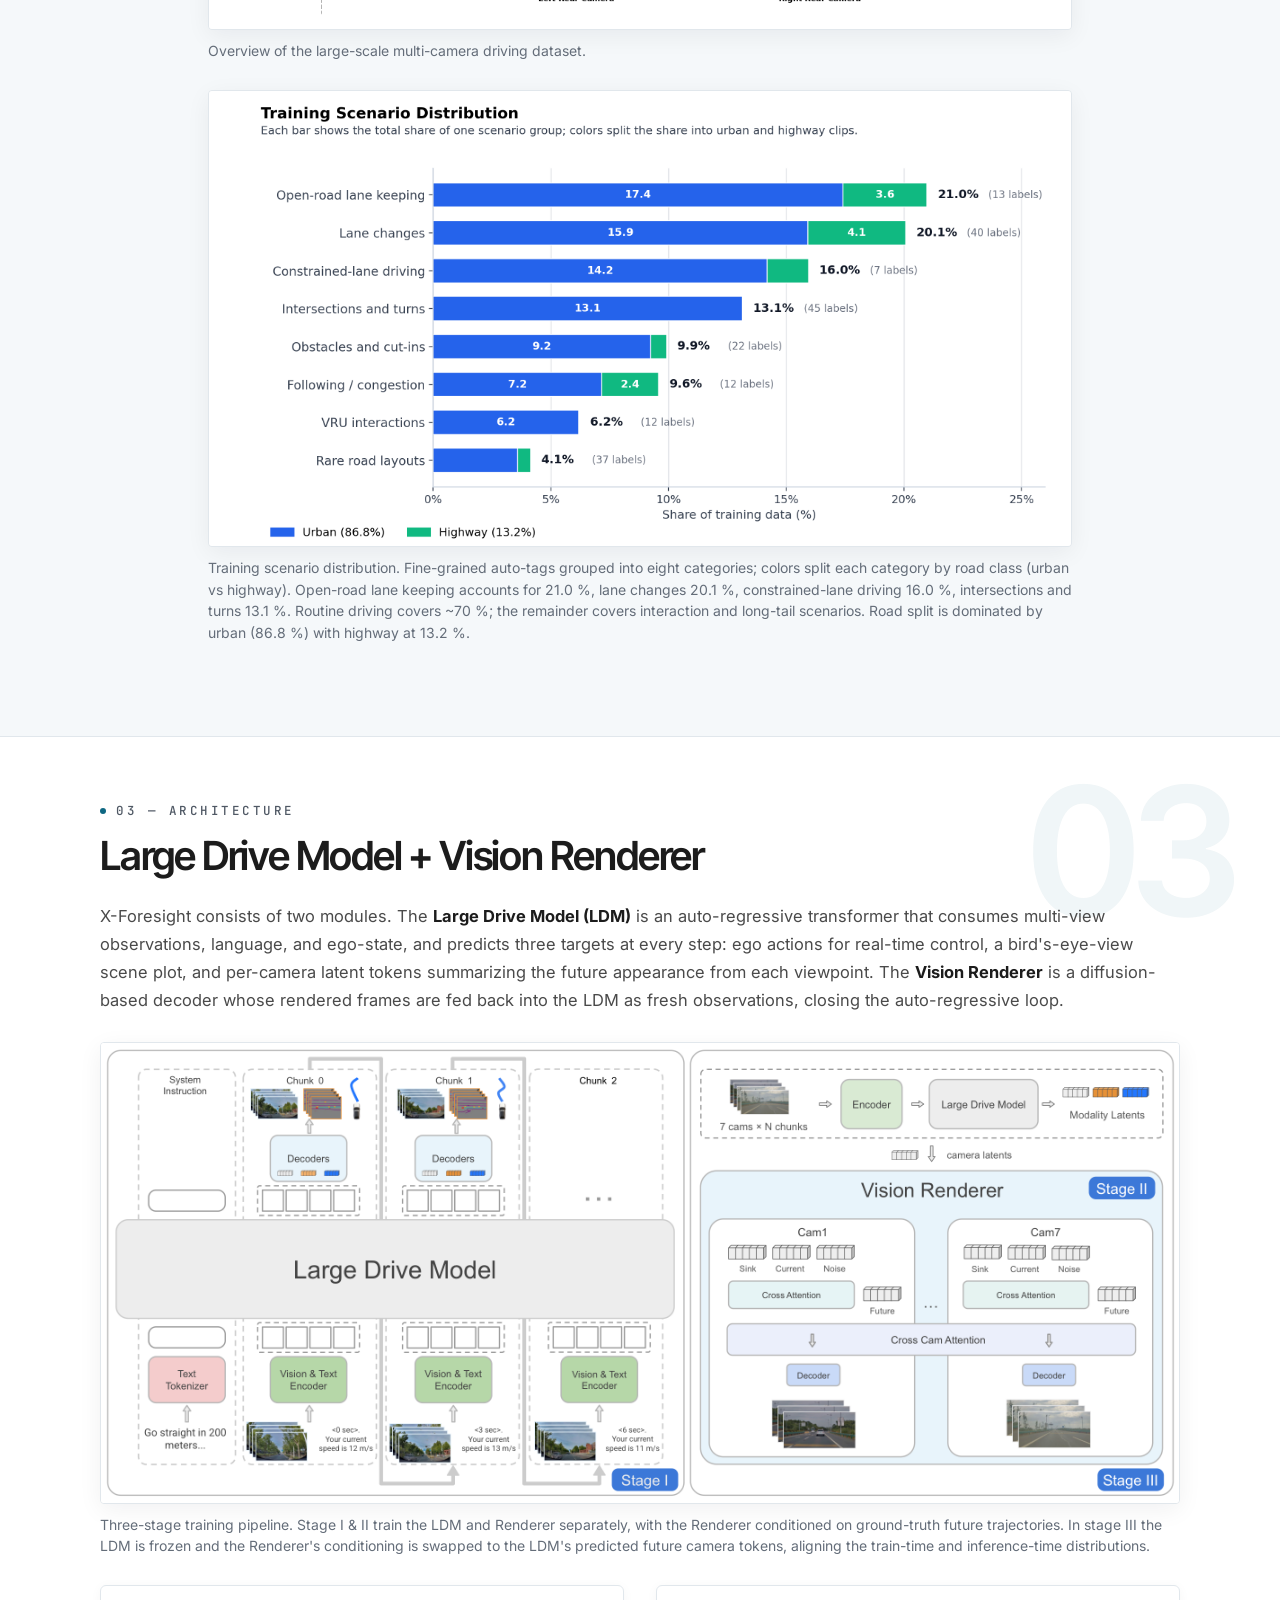
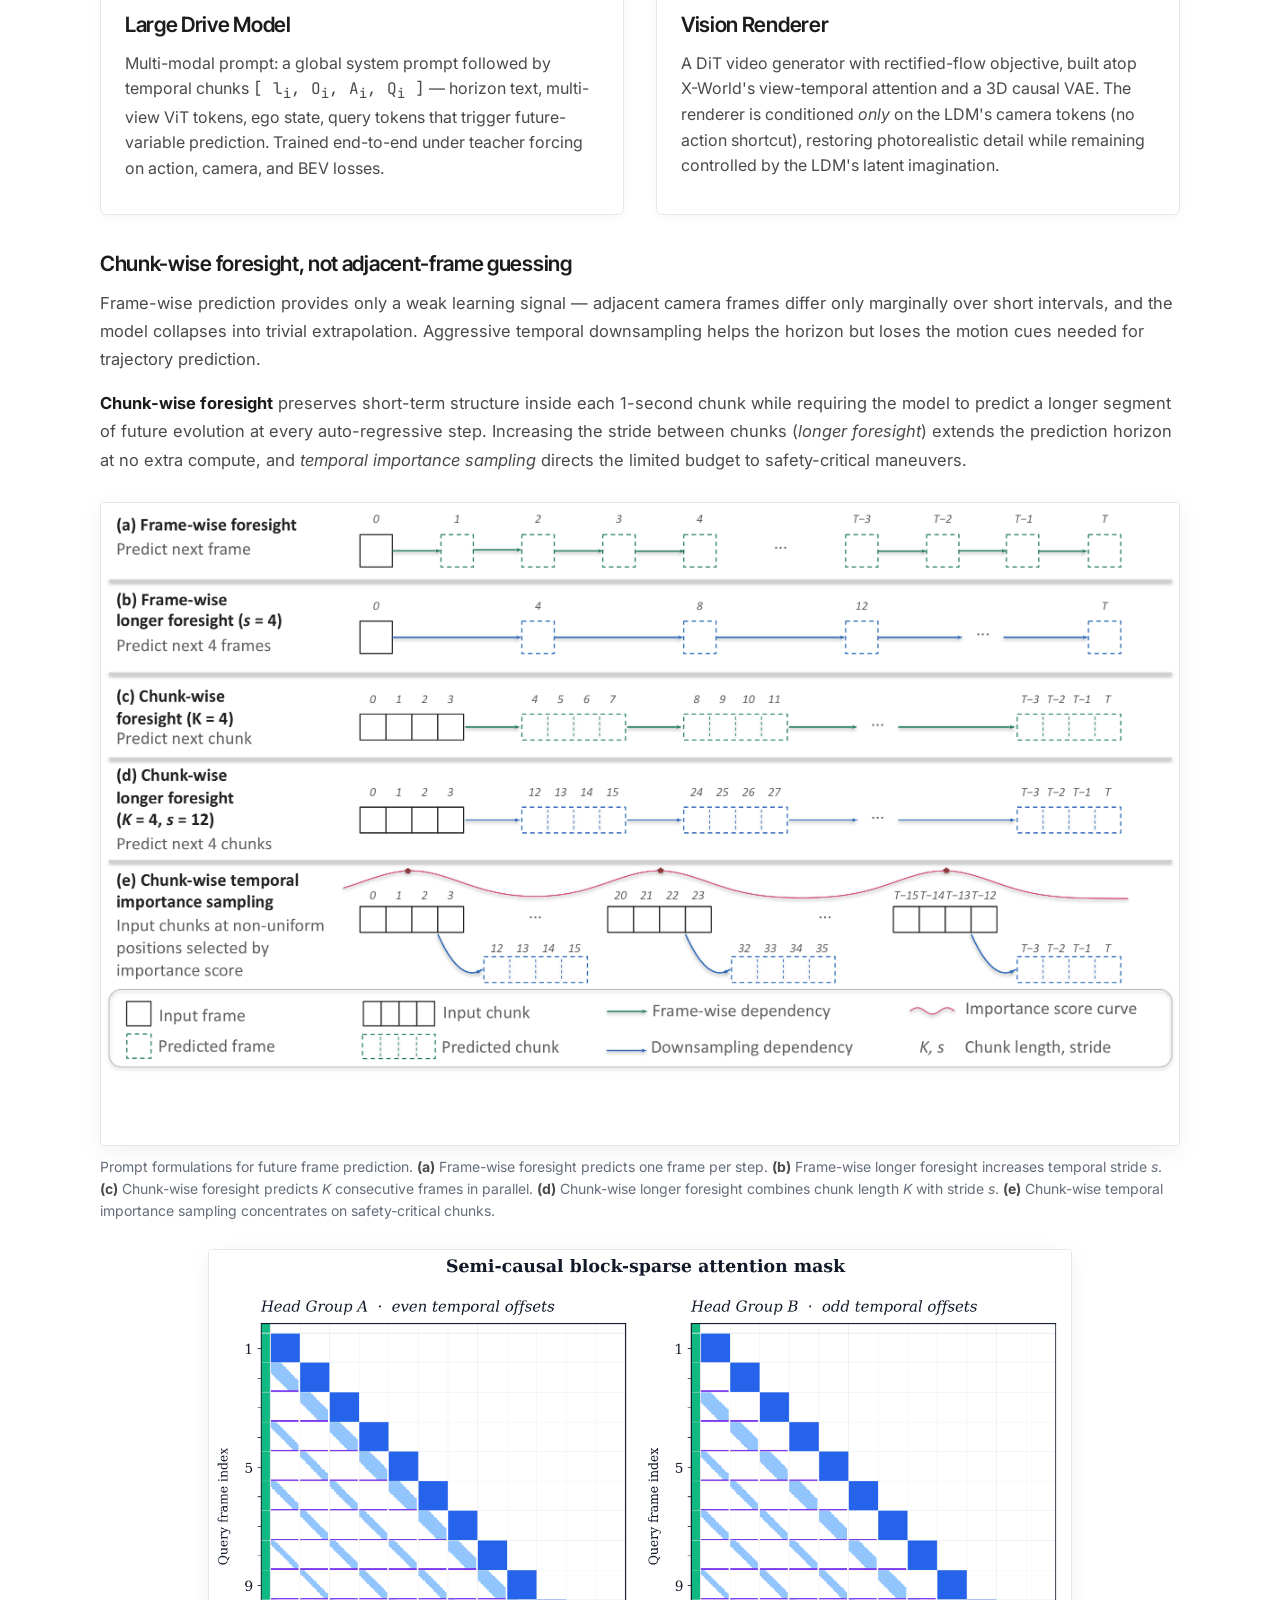
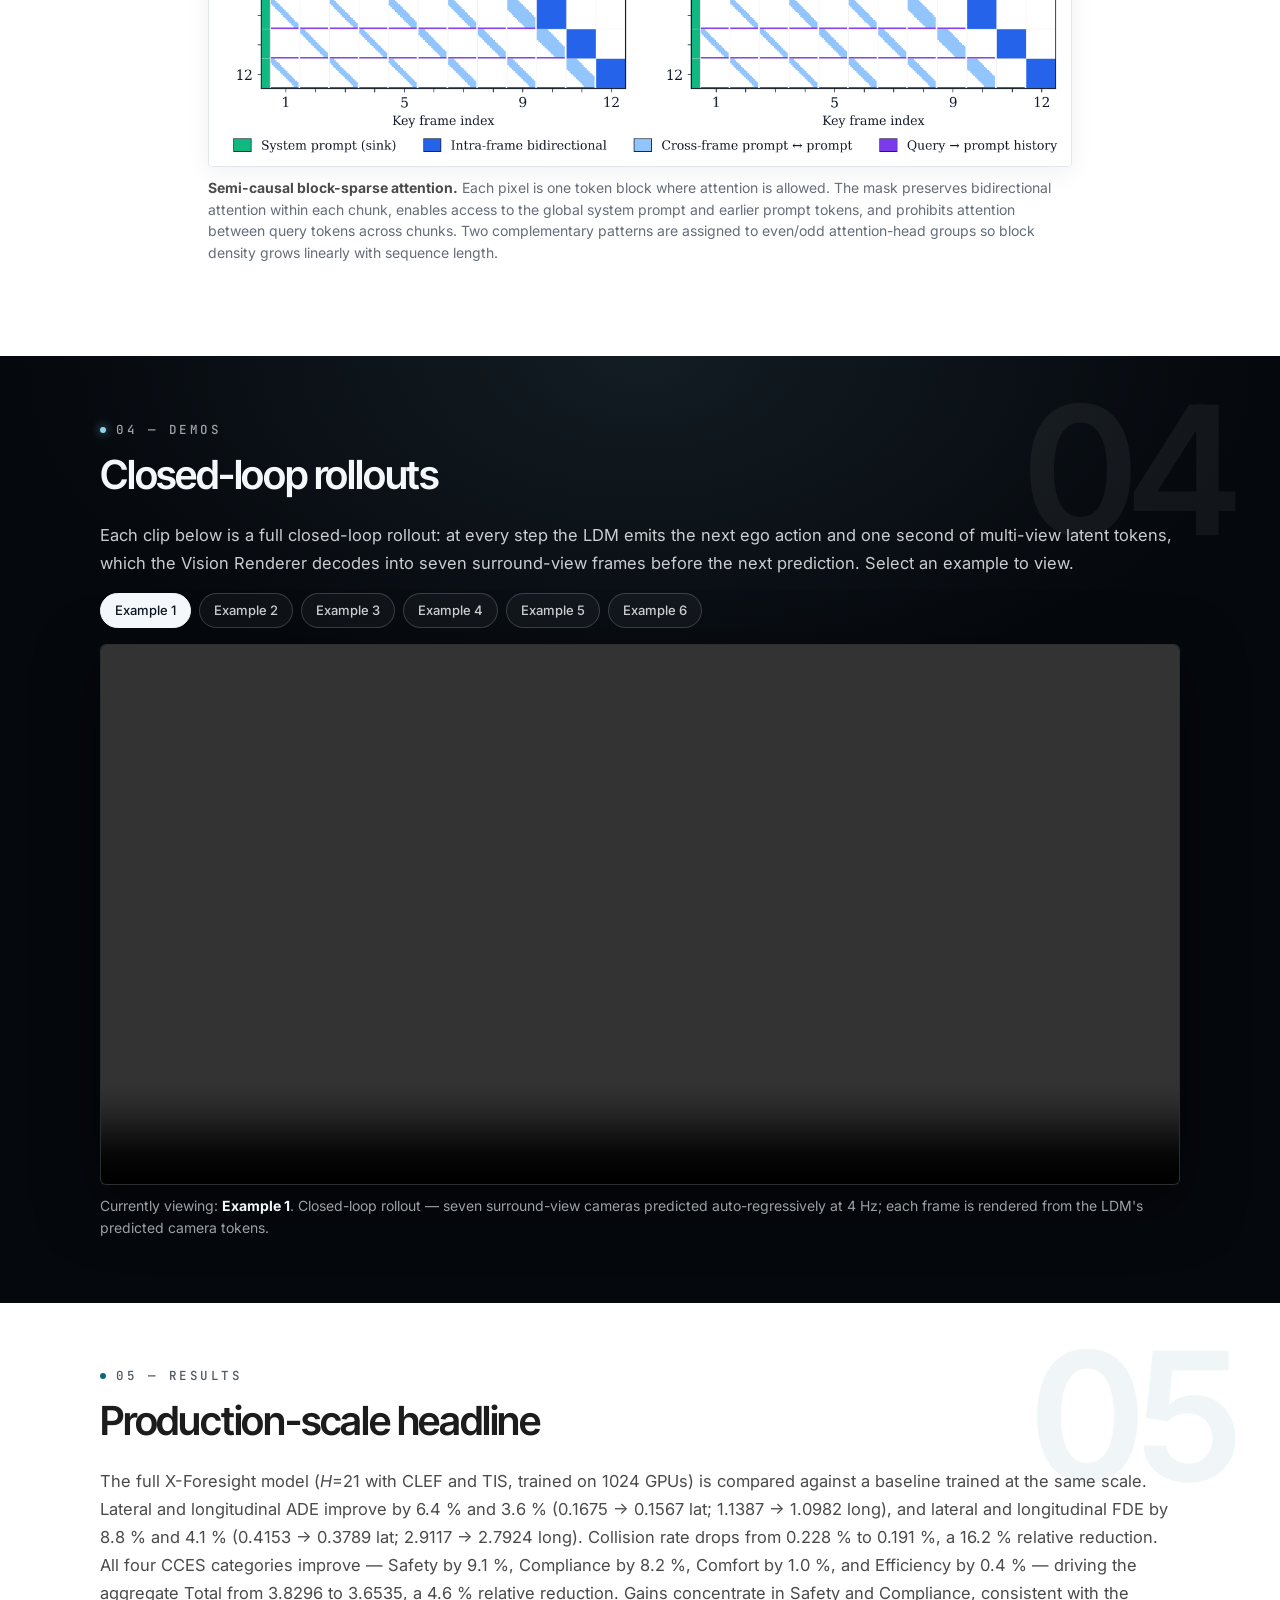
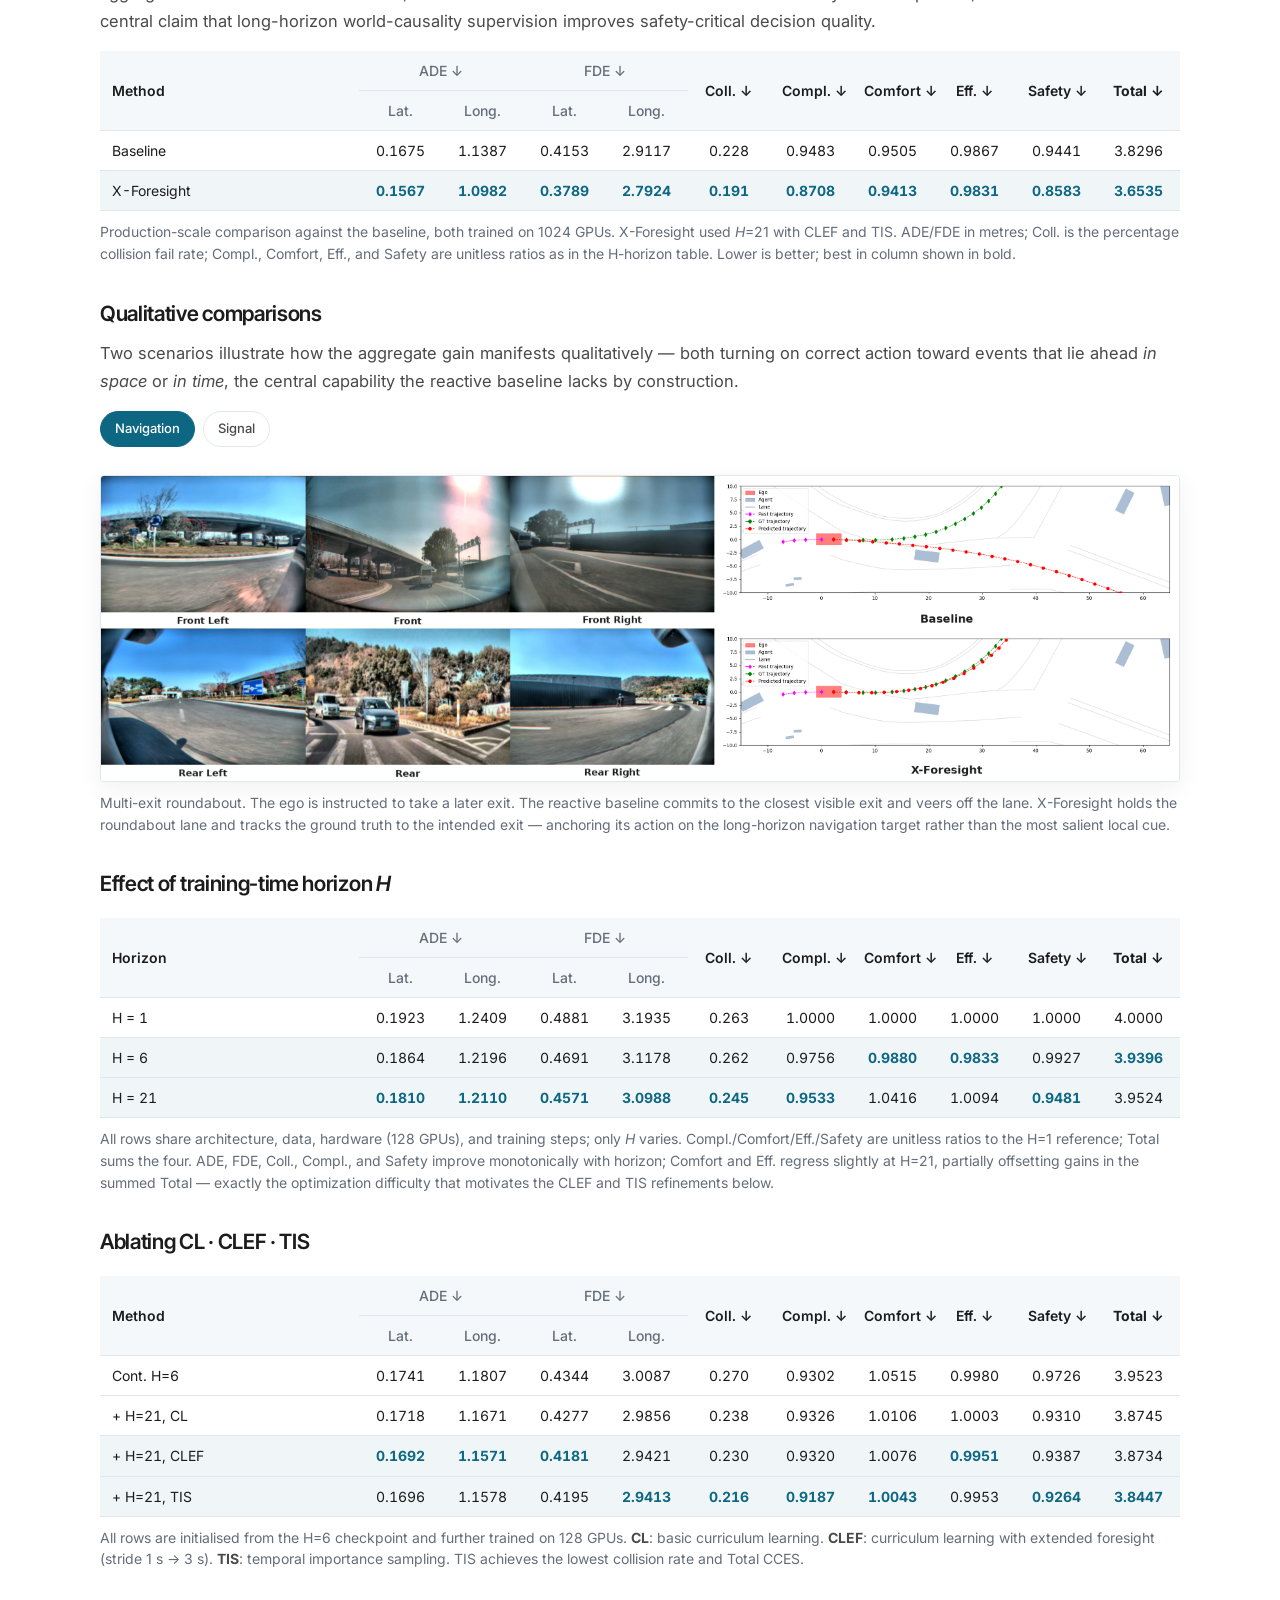
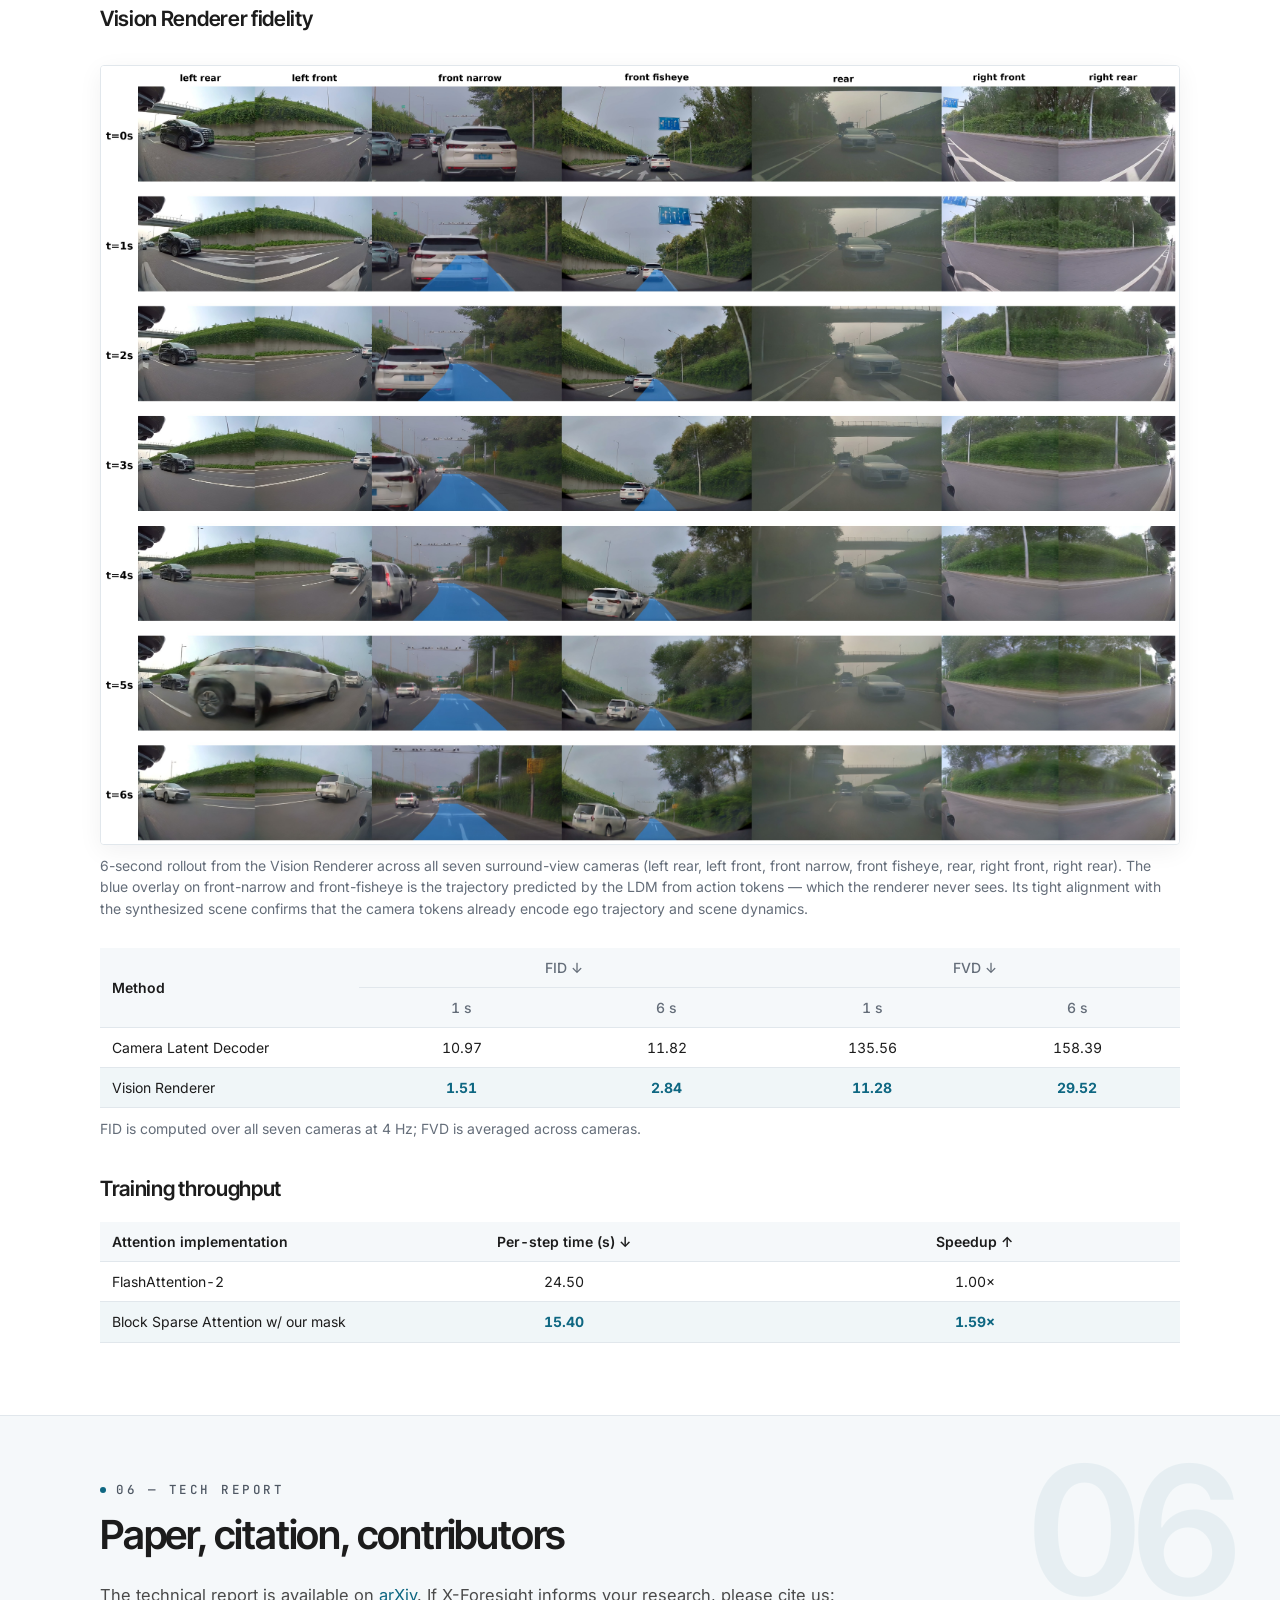
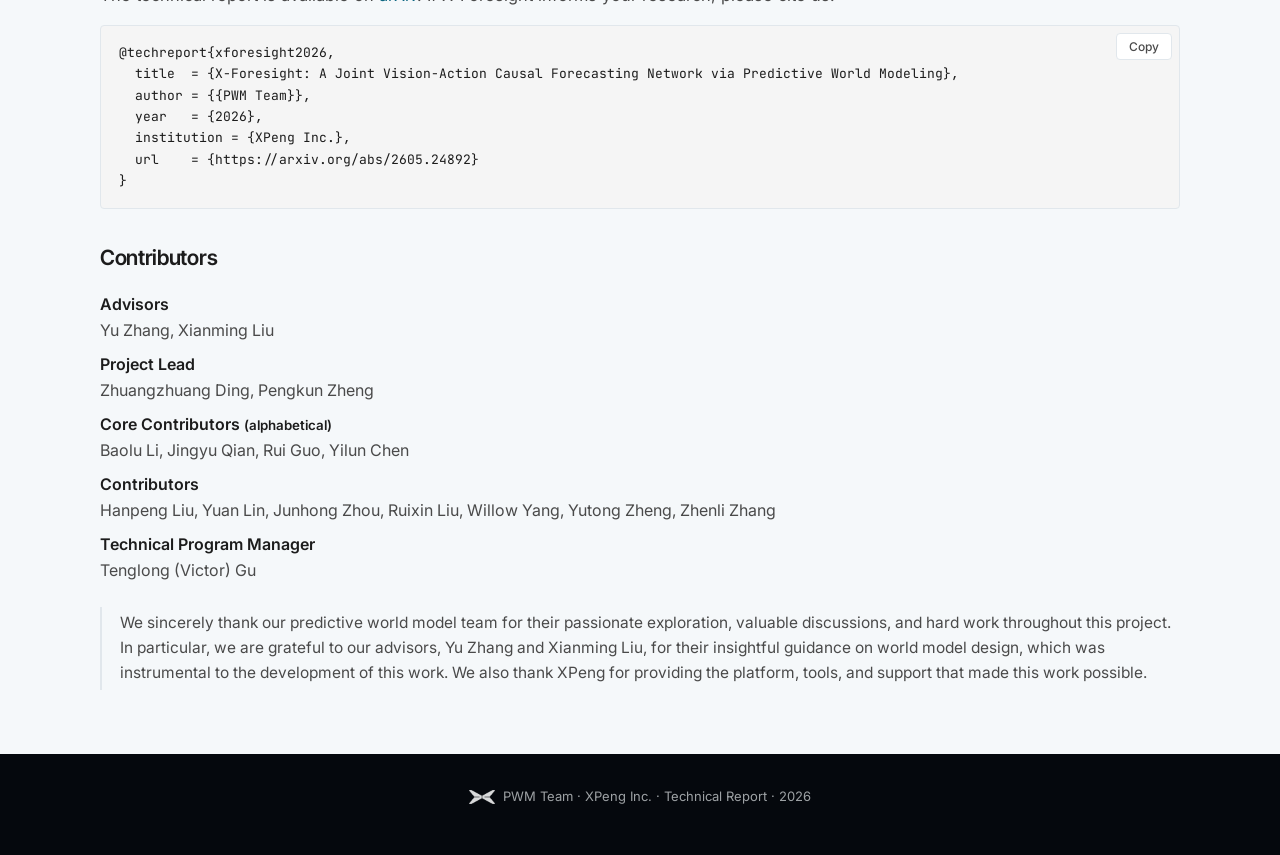
==== commit 7cd67c4d: "Square favicon and site name, for search results Google only uses a square favicon; logo.png is 5000" ====
--- a/index.html
+++ b/index.html
@@ -5,7 +5,10 @@
   <title>X-Foresight</title>
   <meta name="viewport" content="width=device-width, initial-scale=1" />
   <meta name="description" content="X-Foresight project page (redirecting…)" />
-  <link rel="icon" type="image/png" href="./assets/img/logo.png" />
+  <link rel="icon" href="./favicon.ico" sizes="16x16 32x32 48x48" />
+  <link rel="icon" type="image/png" sizes="192x192" href="./assets/img/icon-192.png" />
+  <link rel="apple-touch-icon" href="./assets/img/apple-touch-icon.png" />
+  <script type="application/ld+json">{"@context":"https://schema.org","@type":"WebSite","name":"X-Foresight","url":"https://x-foresight-1.github.io/"}</script>
   <script>window.location.replace('./en/');</script>
   <meta http-equiv="refresh" content="0; url=./en/" />
 </head>
